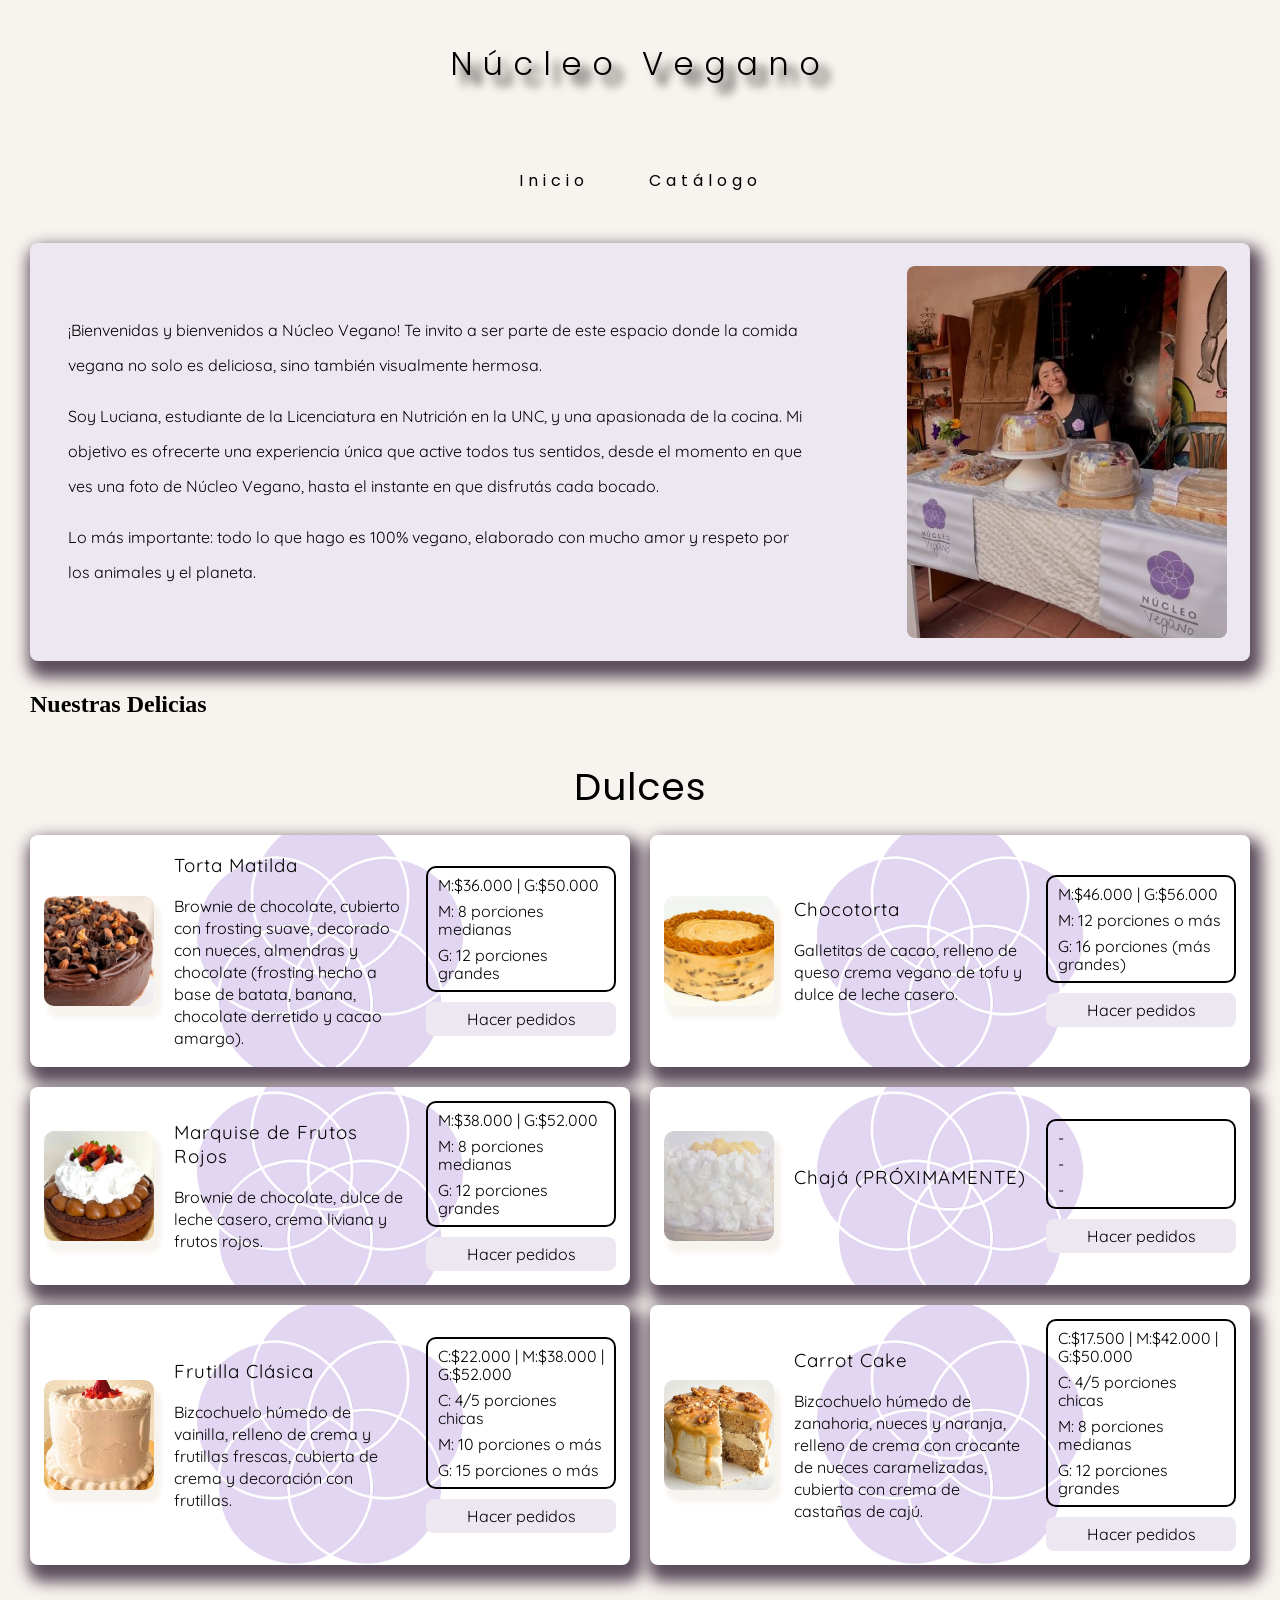
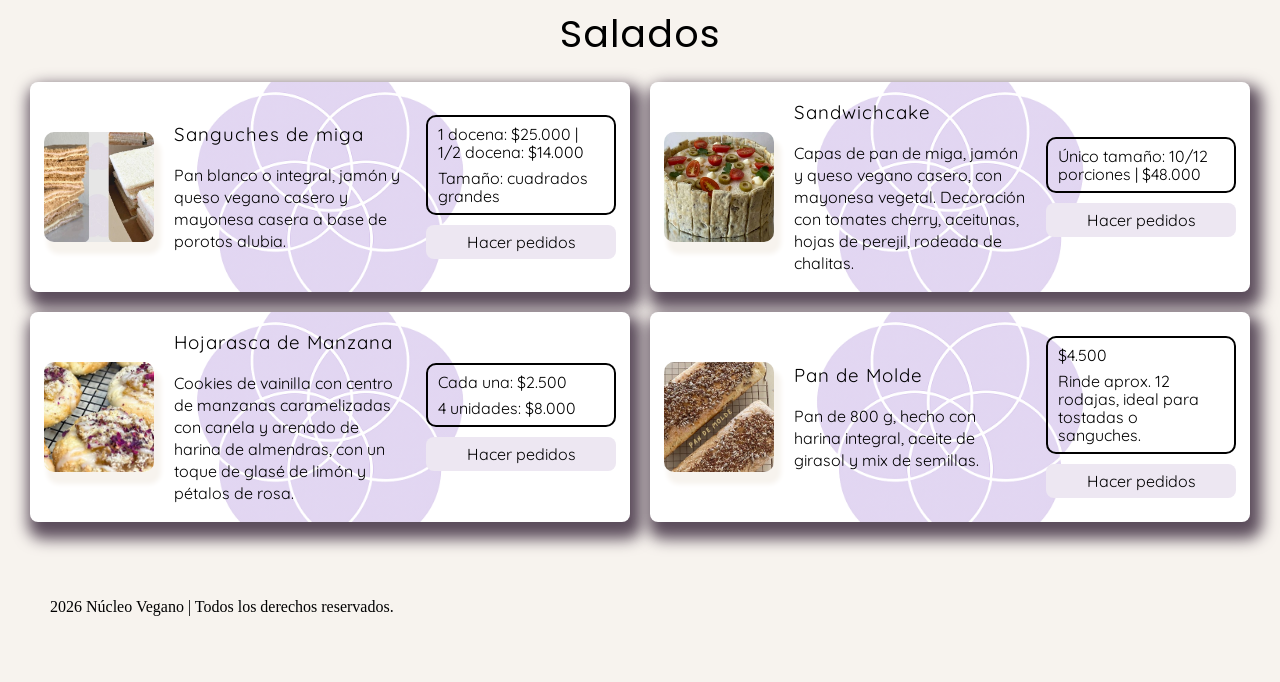
==== index.html @ f6af62c1 "NucleoVegano" ====
<!DOCTYPE html>
<html lang="es">
<head>
    <meta charset="UTF-8">
    <meta name="viewport" content="width=device-width, initial-scale=1.0">
    <title>Núcleo Vegano</title>

    <link rel="stylesheet" href="css/style.css">
    <link rel="icon" href="images/favicon.png" type="image/png">

    <link rel="preconnect" href="https://fonts.googleapis.com">
    <link rel="preconnect" href="https://fonts.gstatic.com" crossorigin>

    <link
        href="https://fonts.googleapis.com/css2?family=Poppins:wght@100;400;500&display=swap"
        rel="stylesheet"
    >
    <link
        href="https://fonts.googleapis.com/css2?family=Playfair:ital,opsz,wght@0,5..1200,300..900;1,5..1200,300..900&family=Poppins:wght@100;400;500&display=swap"
        rel="stylesheet"
    >
    <link
        href="https://fonts.googleapis.com/css2?family=Playfair:ital,opsz,wght@0,5..1200,300..900;1,5..1200,300..900&family=Poppins:wght@100;400;500&family=Quicksand:wght@300..700&display=swap"
        rel="stylesheet"
    >
</head>

<body>
    <header id="inicio">
        <h1>Núcleo Vegano</h1>

        <nav>
            <ul>
                <li><a href="#inicio">Inicio</a></li>
                <li><a href="#catalogo">Catálogo</a></li>
            </ul>
        </nav>
    </header>

    <main>
        <section class="presentacion">
            <div class="p-presentacion">
                <p>
                    ¡Bienvenidas y bienvenidos a Núcleo Vegano!
                    Te invito a ser parte de este espacio donde la comida vegana no solo es deliciosa,
                    sino también visualmente hermosa.
                </p>

                <p>
                    Soy Luciana, estudiante de la Licenciatura en Nutrición en la UNC, y una apasionada de la cocina.
                    Mi objetivo es ofrecerte una experiencia única que active todos tus sentidos, desde el momento en
                    que ves una foto de Núcleo Vegano, hasta el instante en que disfrutás cada bocado.
                </p>

                <p>
                    Lo más importante: todo lo que hago es 100% vegano, elaborado con mucho amor y respeto por los
                    animales y el planeta.
                </p>
            </div>

            <img
                src="images/presentacion.jpg"
                alt="Imagen de presentación"
                class="img-presentacion"
            >
        </section>

        <section id="catalogo">
            <h2>Nuestras Delicias</h2>

            <h3 class="subtitulos-catalogo">Dulces</h3>

            <div class="contenedor-catalogo">
                <div class="contenedor-individual">
                    <img
                        src="images/catalogo/matilda.jpg"
                        alt="Torta Matilda"
                        class="imagenes-catalogo"
                    >

                    <div class="contenedor-central">
                        <h3>Torta Matilda</h3>
                        <p class="descripcion-producto">
                            Brownie de chocolate, cubierto con frosting suave, decorado con nueces, almendras y
                            chocolate (frosting hecho a base de batata, banana, chocolate derretido y cacao amargo).
                        </p>
                    </div>

                    <div class="contenedor-derecha">
                        <div class="contenedor-precios">
                            <p>M:$36.000 | G:$50.000</p>
                            <p>M: 8 porciones medianas</p>
                            <p>G: 12 porciones grandes</p>
                        </div>

                        <a href="https://www.instagram.com/nucleovegano/" target="_blank" rel="noopener noreferrer" class="boton-links">Hacer pedidos
                        </a>
                    </div>
                </div>

                <div class="contenedor-individual">
                    <img
                        src="images/catalogo/chocotorta.jpg"
                        alt="Chocotorta"
                        class="imagenes-catalogo"
                    >

                    <div class="contenedor-central">
                        <h3>Chocotorta</h3>
                        <p class="descripcion-producto">
                            Galletitas de cacao, relleno de queso crema vegano de tofu y dulce de leche casero.
                        </p>
                    </div>

                    <div class="contenedor-derecha">
                        <div class="contenedor-precios">
                            <p>M:$46.000 | G:$56.000</p>
                            <p>M: 12 porciones o más</p>
                            <p>G: 16 porciones (más grandes)</p>
                        </div>

                        <a href="https://www.instagram.com/nucleovegano/" target="_blank" rel="noopener noreferrer" class="boton-links">Hacer pedidos
                        </a>
                    </div>
                </div>

                <div class="contenedor-individual">
                    <img
                        src="images/catalogo/marquise.jpg"
                        alt="Marquise de frutos rojos"
                        class="imagenes-catalogo"
                    >

                    <div class="contenedor-central">
                        <h3>Marquise de Frutos Rojos</h3>
                        <p class="descripcion-producto">
                            Brownie de chocolate, dulce de leche casero, crema liviana y frutos rojos.
                        </p>
                    </div>

                    <div class="contenedor-derecha">
                        <div class="contenedor-precios">
                            <p>M:$38.000 | G:$52.000</p>
                            <p>M: 8 porciones medianas</p>
                            <p>G: 12 porciones grandes</p>
                        </div>

                        <a href="https://www.instagram.com/nucleovegano/" target="_blank" rel="noopener noreferrer" class="boton-links">Hacer pedidos
                        </a>
                    </div>
                </div>

                <div class="contenedor-individual">
                    <img
                        src="images/catalogo/chaja.jpg"
                        alt="Chajá"
                        class="imagenes-catalogo"
                    >

                    <div class="contenedor-central">
                        <h3>Chajá (PRÓXIMAMENTE)</h3>
                        <p class="descripcion-producto"></p>
                    </div>

                    <div class="contenedor-derecha">
                        <div class="contenedor-precios">
                            <p>-</p>
                            <p>-</p>
                            <p>-</p>
                        </div>

                        <a href="https://www.instagram.com/nucleovegano/" target="_blank" rel="noopener noreferrer" class="boton-links">Hacer pedidos
                        </a>
                    </div>
                </div>

                <div class="contenedor-individual">
                    <img
                        src="images/catalogo/torta-frutillas.jpg"
                        alt="Torta de frutillas"
                        class="imagenes-catalogo"
                    >

                    <div class="contenedor-central">
                        <h3>Frutilla Clásica</h3>
                        <p class="descripcion-producto">
                            Bizcochuelo húmedo de vainilla, relleno de crema y frutillas frescas, cubierta de crema y
                            decoración con frutillas.
                        </p>
                    </div>

                    <div class="contenedor-derecha">
                        <div class="contenedor-precios">
                            <p>C:$22.000 | M:$38.000 | G:$52.000</p>
                            <p>C: 4/5 porciones chicas</p>
                            <p>M: 10 porciones o más</p>
                            <p>G: 15 porciones o más</p>
                        </div>

                        <a href="https://www.instagram.com/nucleovegano/" target="_blank" rel="noopener noreferrer" class="boton-links">Hacer pedidos
                        </a>
                    </div>
                </div>

                <div class="contenedor-individual">
                    <img
                        src="images/catalogo/carrot-cake.jpg"
                        alt="Carrot Cake"
                        class="imagenes-catalogo"
                    >

                    <div class="contenedor-central">
                        <h3>Carrot Cake</h3>
                        <p class="descripcion-producto">
                            Bizcochuelo húmedo de zanahoria, nueces y naranja, relleno de crema con crocante de nueces
                            caramelizadas, cubierta con crema de castañas de cajú.
                        </p>
                    </div>

                    <div class="contenedor-derecha">
                        <div class="contenedor-precios">
                            <p>C:$17.500 | M:$42.000 | G:$50.000</p>
                            <p>C: 4/5 porciones chicas</p>
                            <p>M: 8 porciones medianas</p>
                            <p>G: 12 porciones grandes</p>
                        </div>

                        <a href="https://www.instagram.com/nucleovegano/" target="_blank" rel="noopener noreferrer" class="boton-links">Hacer pedidos
                        </a>
                    </div>
                </div>
            </div>

            <h3 class="subtitulos-catalogo">Salados</h3>

            <div class="contenedor-catalogo">
                <div class="contenedor-individual">
                    <img
                        src="images/catalogo/sanguches.jpg"
                        alt="Sanguches de miga"
                        class="imagenes-catalogo"
                    >

                    <div class="contenedor-central">
                        <h3>Sanguches de miga</h3>
                        <p class="descripcion-producto">
                            Pan blanco o integral, jamón y queso vegano casero y mayonesa casera a base de porotos
                            alubia.
                        </p>
                    </div>

                    <div class="contenedor-derecha">
                        <div class="contenedor-precios">
                            <p>1 docena: $25.000 | 1/2 docena: $14.000</p>
                            <p>Tamaño: cuadrados grandes</p>
                        </div>

                        <a href="https://www.instagram.com/nucleovegano/" target="_blank" rel="noopener noreferrer" class="boton-links">Hacer pedidos
                        </a>
                    </div>
                </div>

                <div class="contenedor-individual">
                    <img
                        src="images/catalogo/sandwichcake.jpg"
                        alt="Sandwichcake"
                        class="imagenes-catalogo"
                    >

                    <div class="contenedor-central">
                        <h3>Sandwichcake</h3>
                        <p class="descripcion-producto">
                            Capas de pan de miga, jamón y queso vegano casero, con mayonesa vegetal. Decoración con
                            tomates cherry, aceitunas, hojas de perejil, rodeada de chalitas.
                        </p>
                    </div>

                    <div class="contenedor-derecha">
                        <div class="contenedor-precios">
                            <p>Único tamaño: 10/12 porciones | $48.000</p>
                        </div>

                        <a href="https://www.instagram.com/nucleovegano/" target="_blank" rel="noopener noreferrer" class="boton-links">Hacer pedidos
                        </a>
                    </div>
                </div>

                <div class="contenedor-individual">
                    <img
                        src="images/catalogo/hojarascas.jpg"
                        alt="Hojarasca de manzana"
                        class="imagenes-catalogo"
                    >

                    <div class="contenedor-central">
                        <h3>Hojarasca de Manzana</h3>
                        <p class="descripcion-producto">
                            Cookies de vainilla con centro de manzanas caramelizadas con canela y arenado de harina de
                            almendras, con un toque de glasé de limón y pétalos de rosa.
                        </p>
                    </div>

                    <div class="contenedor-derecha">
                        <div class="contenedor-precios">
                            <p>Cada una: $2.500</p>
                            <p>4 unidades: $8.000</p>
                        </div>

                        <a href="https://www.instagram.com/nucleovegano/" target="_blank" rel="noopener noreferrer" class="boton-links">Hacer pedidos
                        </a>
                    </div>
                </div>

                <div class="contenedor-individual">
                    <img
                        src="images/catalogo/pan-molde.jpg"
                        alt="Pan de molde"
                        class="imagenes-catalogo"
                    >

                    <div class="contenedor-central">
                        <h3>Pan de Molde</h3>
                        <p class="descripcion-producto">
                            Pan de 800 g, hecho con harina integral, aceite de girasol y mix de semillas.
                        </p>
                    </div>

                    <div class="contenedor-derecha">
                        <div class="contenedor-precios">
                            <p>$4.500</p>
                            <p>Rinde aprox. 12 rodajas, ideal para tostadas o sanguches.</p>
                        </div>

                        <a href="https://www.instagram.com/nucleovegano/" target="_blank" rel="noopener noreferrer" class="boton-links">Hacer pedidos</a>
                        </a>
                    </div>
                </div>
            </div>
        </section>
    </main>

    <footer>
        <p>2026 Núcleo Vegano | Todos los derechos reservados.</p>
    </footer>
</body>
</html>
---- css/style.css ----
/* =========================
   GENERALES
========================= */
html {
    scroll-behavior: smooth;
}

body {
    background-color: #F7F3EE;
    margin: 0;
    padding: 0;
}

/* =========================
   TÍTULO PRINCIPAL
========================= */
h1 {
    padding: 40px;
    margin: 0;
    text-align: center;
    font-family: "Poppins", sans-serif;
    font-weight: 300;
    font-style: normal;
    letter-spacing: 10px;
    text-shadow: 10px 10px 10px black;
    transition: 0.7s;
}

h1:hover {
    color: purple;
    transform: scale(1.1);
}

/* =========================
   NAV
========================= */
ul {
    display: flex;
    justify-content: center;
    gap: 20px;
    margin: 20px;
    padding: 0;
    list-style: none;
    letter-spacing: 5px;
    font-size: 100%;
    font-family: "Poppins", sans-serif;
    font-weight: 400;
    font-style: normal;
}

nav a {
    display: inline-block;
    padding: 20px;
    text-decoration: none;
    color: black;
    transition: 1s;
}

nav a:hover {
    color: #7850ab;
    transform: scale(1.1);
}

/* =========================
   PRESENTACIÓN
========================= */
.presentacion {
    display: flex;
    justify-content: center;
    align-items: center;
    gap: 70px;
    max-width: 100%;
    margin: 30px;
    padding: 18px;
    box-sizing: border-box;
    background-color: #EDE7F2;
    border-radius: 8px;
    box-shadow: 5px 10px 15px 7px rgb(92, 77, 92);
}

.p-presentacion {
    width: 70%;
    max-width: 100%;
    margin: 0 auto;
    padding: 20px;
    text-align: left;
    line-height: 35px;
    font-family: "Quicksand", sans-serif;
    font-optical-sizing: auto;
    font-weight: 400;
    font-style: normal;
}

.img-presentacion {
    width: 30%;
    max-width: 320px;
    margin: 5px;
    border-radius: 8px;
}

/* =========================
   CATÁLOGO
========================= */
#catalogo {
    margin: 30px;
}

.contenedor-catalogo {
    display: grid;
    grid-template-columns: repeat(2, 1fr);
    gap: 20px;
}

.contenedor-individual {
    display: flex;
    align-items: center;
    gap: 12px;
    width: 100%;
    padding: 14px;
    box-sizing: border-box;
    background-color: white;
    background-image: linear-gradient(rgba(255, 255, 255, 0.5), rgba(255, 255, 255, 0.5)),
        url(../images/logo-png.png);
    background-position: center;
    background-size: 400px;
    background-repeat: no-repeat;
    border-radius: 8px;
    box-shadow: 5px 10px 15px 7px rgb(92, 77, 92);
}

.imagenes-catalogo {
    width: 110px;
    height: 110px;
    object-fit: cover;
    flex-shrink: 0;
    border-radius: 10px;
    box-shadow: 5px 10px 5px 2px #F7F3EE;
    transition: 1s;
}

.imagenes-catalogo:hover {
    transform: scale(1.1);
}

.contenedor-central {
    display: flex;
    flex: 1;
    flex-direction: column;
    gap: 10px;
    min-width: 0;
    padding: 4px 8px;
}

.contenedor-derecha {
    display: flex;
    flex-direction: column;
    align-items: stretch;
    gap: 10px;
    width: 190px;
    min-width: 190px;
    flex-shrink: 0;
    font-family: "Quicksand", sans-serif;
    font-optical-sizing: auto;
    font-weight: 400;
    font-style: normal;
    line-height: 18px;
}

.contenedor-precios {
    margin: 0;
    padding: 8px 10px;
    border: 2px solid black;
    border-radius: 10px;
}

.contenedor-precios p {
    margin: 0 0 8px 0;
}

.contenedor-precios p:last-child {
    margin-bottom: 0;
}

h3 {
    margin: 0 0 8px 0;
    text-align: start;
    color: black;
    font-family: "Quicksand", sans-serif;
    font-optical-sizing: auto;
    font-weight: 400;
    font-style: normal;
    letter-spacing: 1px;
}

.descripcion-producto {
    margin: 0;
    font-family: "Quicksand", sans-serif;
    font-optical-sizing: auto;
    font-weight: 400;
    font-style: normal;
    line-height: 22px;
}

.boton-links {
    display: block;
    width: 100%;
    margin: 0;
    padding: 8px 12px;
    box-sizing: border-box;
    text-align: center;
    text-decoration: none;
    color: black;
    background-color: #EDE7F2;
    border-radius: 8px;
    transition: 0.5s;
}

.boton-links:hover {
    background-color: #7850ab;
    color: white;
    transform: translateY(-3px);
}

.subtitulos-catalogo {
    margin: 40px 0 20px 0;
    text-align: center;
    font-size: 38px;
    font-family: "Poppins", sans-serif;
    font-weight: 400;
    font-style: normal;
    transition: 1s;
}

.subtitulos-catalogo:hover{
    color: #7850ab;
    transform: scale(1.1);
}

/* =========================
   FOOTER
========================= */
footer {
    margin: 20px;
    padding: 30px;
}

/* =========================
   RESPONSIVE
========================= */
@media (max-width: 900px) {
    .contenedor-catalogo {
        grid-template-columns: 1fr;
    }

    .contenedor-individual {
        flex-direction: column;
        align-items: center;
        text-align: center;
    }

    .contenedor-central {
        align-items: center;
    }

    .contenedor-derecha {
        width: 100%;
        min-width: unset;
    }

    .presentacion {
        flex-direction: column;
        gap: 30px;
    }

    .p-presentacion,
    .img-presentacion {
        width: 100%;
    }

    .img-presentacion {
        max-width: 400px;
    }
}
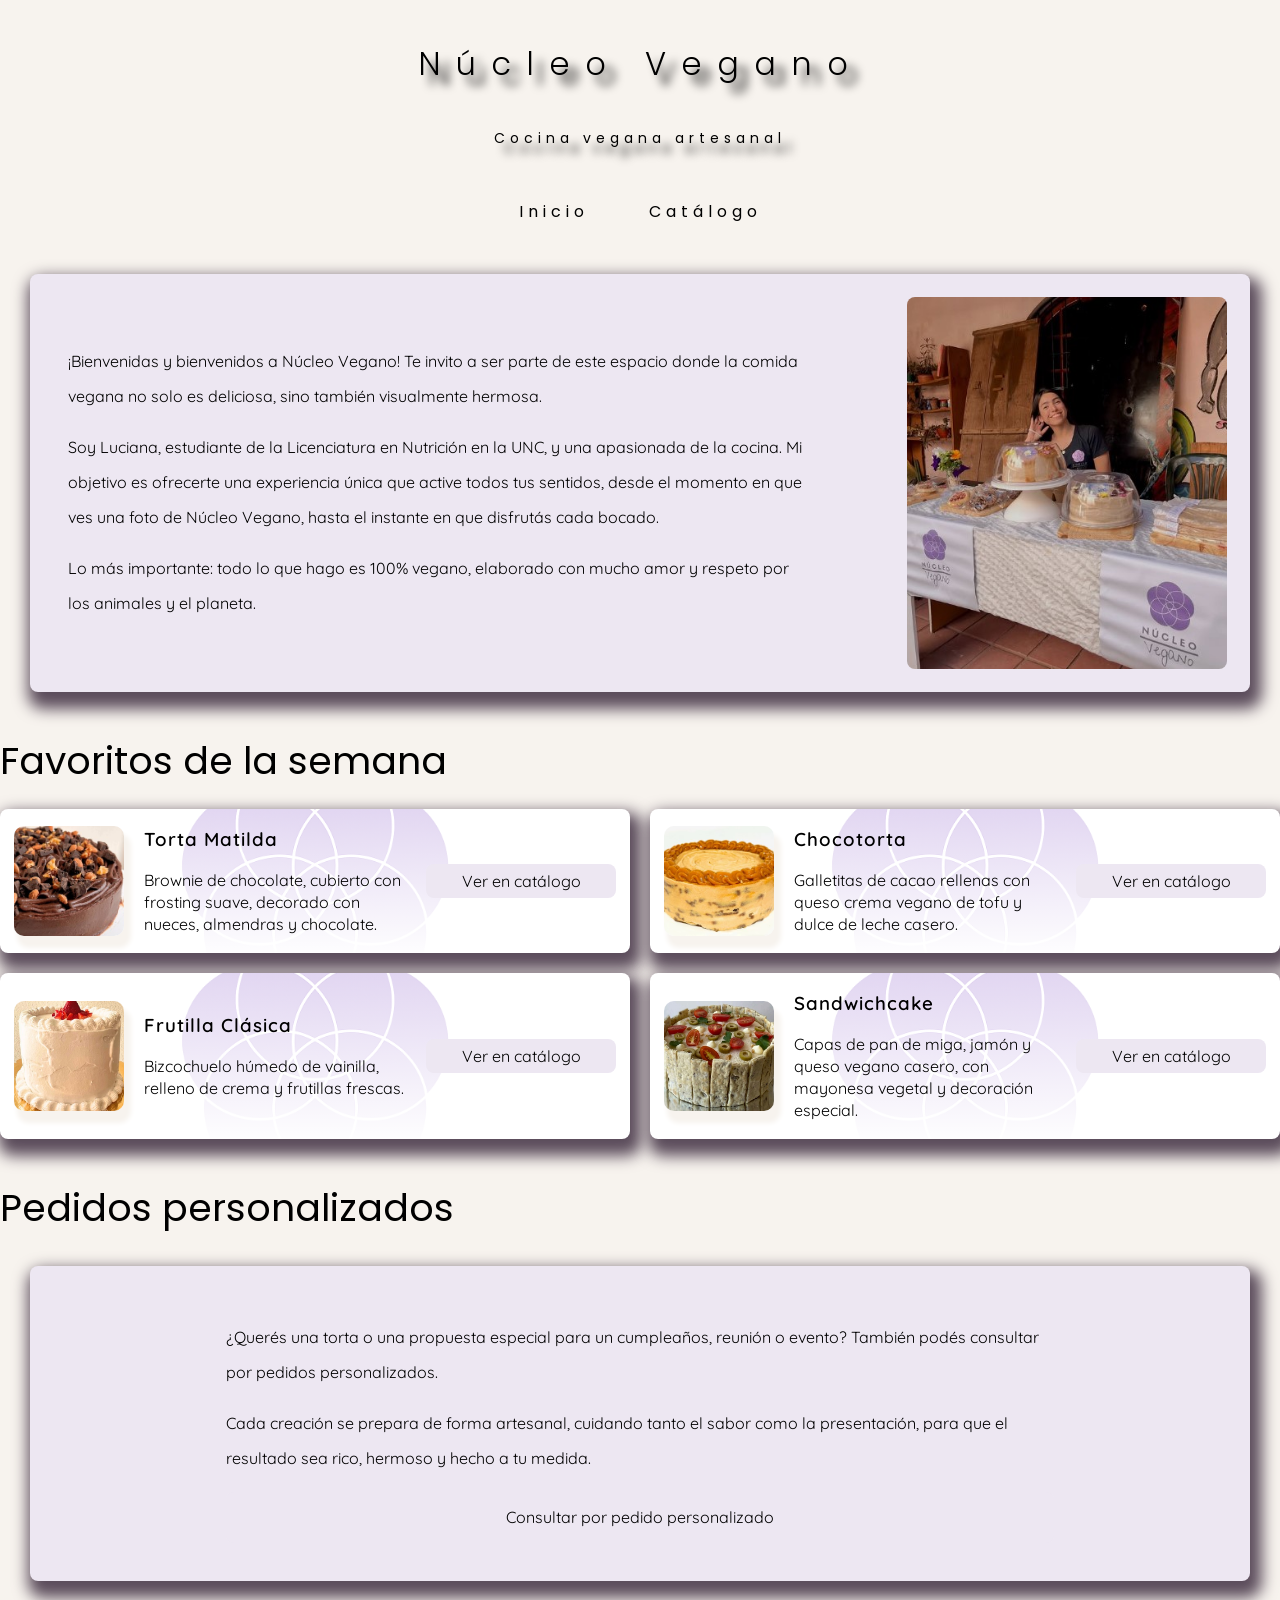
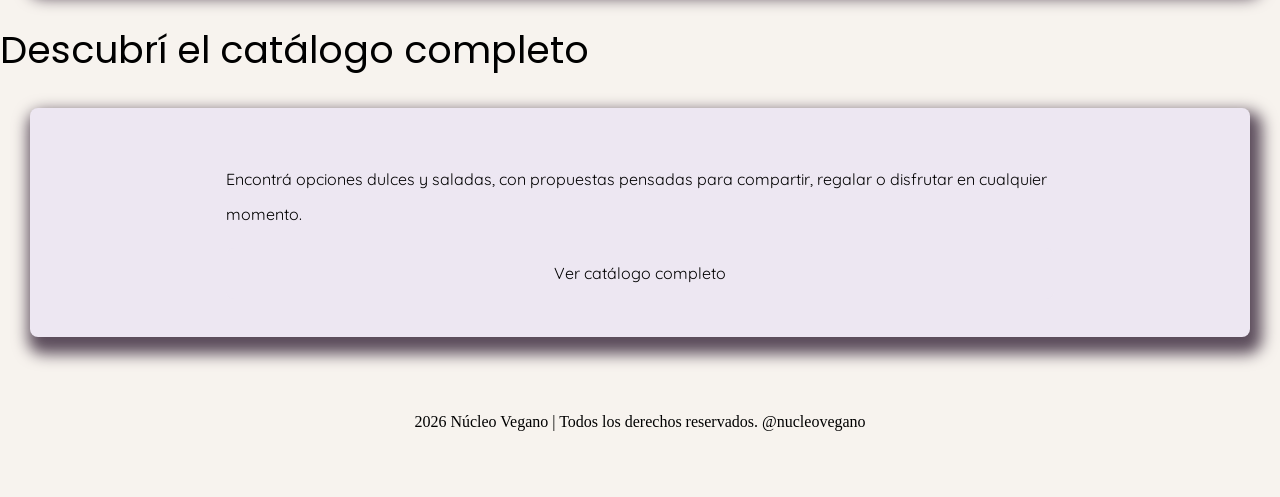
==== commit 4980e4d2: "Agrego pagina de inicio y catalogo separado" ====
--- a/index.html
+++ b/index.html
@@ -3,36 +3,30 @@
 <head>
     <meta charset="UTF-8">
     <meta name="viewport" content="width=device-width, initial-scale=1.0">
-    <title>Núcleo Vegano</title>
+    <title>Núcleo Vegano | Inicio</title>
 
     <link rel="stylesheet" href="css/style.css">
     <link rel="icon" href="images/favicon.png" type="image/png">
 
     <link rel="preconnect" href="https://fonts.googleapis.com">
     <link rel="preconnect" href="https://fonts.gstatic.com" crossorigin>
-
     <link
-        href="https://fonts.googleapis.com/css2?family=Poppins:wght@100;400;500&display=swap"
-        rel="stylesheet"
-    >
-    <link
-        href="https://fonts.googleapis.com/css2?family=Playfair:ital,opsz,wght@0,5..1200,300..900;1,5..1200,300..900&family=Poppins:wght@100;400;500&display=swap"
-        rel="stylesheet"
-    >
-    <link
-        href="https://fonts.googleapis.com/css2?family=Playfair:ital,opsz,wght@0,5..1200,300..900;1,5..1200,300..900&family=Poppins:wght@100;400;500&family=Quicksand:wght@300..700&display=swap"
+        href="https://fonts.googleapis.com/css2?family=Poppins:wght@100;400;500&family=Playfair:ital,opsz,wght@0,5..1200,300..900;1,5..1200,300..900&family=Quicksand:wght@300..700&display=swap"
         rel="stylesheet"
     >
 </head>
 
 <body>
     <header id="inicio">
-        <h1>Núcleo Vegano</h1>
+        <div>
+            <h1>Núcleo Vegano</h1>
+            <h2 class="subtitulo-inicio">Cocina vegana artesanal</h2>
+        </div>
 
         <nav>
             <ul>
-                <li><a href="#inicio">Inicio</a></li>
-                <li><a href="#catalogo">Catálogo</a></li>
+                <li><a href="index.html">Inicio</a></li>
+                <li><a href="catalogo.html">Catálogo</a></li>
             </ul>
         </nav>
     </header>
@@ -65,10 +59,8 @@
             >
         </section>
 
-        <section id="catalogo">
-            <h2>Nuestras Delicias</h2>
-
-            <h3 class="subtitulos-catalogo">Dulces</h3>
+        <section class="seccion-home">
+            <h2>Favoritos de la semana</h2>
 
             <div class="contenedor-catalogo">
                 <div class="contenedor-individual">
@@ -82,19 +74,12 @@
                         <h3>Torta Matilda</h3>
                         <p class="descripcion-producto">
                             Brownie de chocolate, cubierto con frosting suave, decorado con nueces, almendras y
-                            chocolate (frosting hecho a base de batata, banana, chocolate derretido y cacao amargo).
+                            chocolate.
                         </p>
                     </div>
 
                     <div class="contenedor-derecha">
-                        <div class="contenedor-precios">
-                            <p>M:$36.000 | G:$50.000</p>
-                            <p>M: 8 porciones medianas</p>
-                            <p>G: 12 porciones grandes</p>
-                        </div>
-
-                        <a href="https://www.instagram.com/nucleovegano/" target="_blank" rel="noopener noreferrer" class="boton-links">Hacer pedidos
-                        </a>
+                        <a href="catalogo.html" class="boton-links">Ver en catálogo</a>
                     </div>
                 </div>
 
@@ -108,155 +93,31 @@
                     <div class="contenedor-central">
                         <h3>Chocotorta</h3>
                         <p class="descripcion-producto">
-                            Galletitas de cacao, relleno de queso crema vegano de tofu y dulce de leche casero.
+                            Galletitas de cacao rellenas con queso crema vegano de tofu y dulce de leche casero.
                         </p>
                     </div>
 
                     <div class="contenedor-derecha">
-                        <div class="contenedor-precios">
-                            <p>M:$46.000 | G:$56.000</p>
-                            <p>M: 12 porciones o más</p>
-                            <p>G: 16 porciones (más grandes)</p>
-                        </div>
-
-                        <a href="https://www.instagram.com/nucleovegano/" target="_blank" rel="noopener noreferrer" class="boton-links">Hacer pedidos
-                        </a>
-                    </div>
-                </div>
-
-                <div class="contenedor-individual">
-                    <img
-                        src="images/catalogo/marquise.jpg"
-                        alt="Marquise de frutos rojos"
-                        class="imagenes-catalogo"
-                    >
-
-                    <div class="contenedor-central">
-                        <h3>Marquise de Frutos Rojos</h3>
-                        <p class="descripcion-producto">
-                            Brownie de chocolate, dulce de leche casero, crema liviana y frutos rojos.
-                        </p>
-                    </div>
-
-                    <div class="contenedor-derecha">
-                        <div class="contenedor-precios">
-                            <p>M:$38.000 | G:$52.000</p>
-                            <p>M: 8 porciones medianas</p>
-                            <p>G: 12 porciones grandes</p>
-                        </div>
-
-                        <a href="https://www.instagram.com/nucleovegano/" target="_blank" rel="noopener noreferrer" class="boton-links">Hacer pedidos
-                        </a>
-                    </div>
-                </div>
-
-                <div class="contenedor-individual">
-                    <img
-                        src="images/catalogo/chaja.jpg"
-                        alt="Chajá"
-                        class="imagenes-catalogo"
-                    >
-
-                    <div class="contenedor-central">
-                        <h3>Chajá (PRÓXIMAMENTE)</h3>
-                        <p class="descripcion-producto"></p>
-                    </div>
-
-                    <div class="contenedor-derecha">
-                        <div class="contenedor-precios">
-                            <p>-</p>
-                            <p>-</p>
-                            <p>-</p>
-                        </div>
-
-                        <a href="https://www.instagram.com/nucleovegano/" target="_blank" rel="noopener noreferrer" class="boton-links">Hacer pedidos
-                        </a>
+                        <a href="catalogo.html" class="boton-links">Ver en catálogo</a>
                     </div>
                 </div>
 
                 <div class="contenedor-individual">
                     <img
                         src="images/catalogo/torta-frutillas.jpg"
-                        alt="Torta de frutillas"
+                        alt="Frutilla Clásica"
                         class="imagenes-catalogo"
                     >
 
                     <div class="contenedor-central">
                         <h3>Frutilla Clásica</h3>
                         <p class="descripcion-producto">
-                            Bizcochuelo húmedo de vainilla, relleno de crema y frutillas frescas, cubierta de crema y
-                            decoración con frutillas.
+                            Bizcochuelo húmedo de vainilla, relleno de crema y frutillas frescas.
                         </p>
                     </div>
 
                     <div class="contenedor-derecha">
-                        <div class="contenedor-precios">
-                            <p>C:$22.000 | M:$38.000 | G:$52.000</p>
-                            <p>C: 4/5 porciones chicas</p>
-                            <p>M: 10 porciones o más</p>
-                            <p>G: 15 porciones o más</p>
-                        </div>
-
-                        <a href="https://www.instagram.com/nucleovegano/" target="_blank" rel="noopener noreferrer" class="boton-links">Hacer pedidos
-                        </a>
-                    </div>
-                </div>
-
-                <div class="contenedor-individual">
-                    <img
-                        src="images/catalogo/carrot-cake.jpg"
-                        alt="Carrot Cake"
-                        class="imagenes-catalogo"
-                    >
-
-                    <div class="contenedor-central">
-                        <h3>Carrot Cake</h3>
-                        <p class="descripcion-producto">
-                            Bizcochuelo húmedo de zanahoria, nueces y naranja, relleno de crema con crocante de nueces
-                            caramelizadas, cubierta con crema de castañas de cajú.
-                        </p>
-                    </div>
-
-                    <div class="contenedor-derecha">
-                        <div class="contenedor-precios">
-                            <p>C:$17.500 | M:$42.000 | G:$50.000</p>
-                            <p>C: 4/5 porciones chicas</p>
-                            <p>M: 8 porciones medianas</p>
-                            <p>G: 12 porciones grandes</p>
-                        </div>
-
-                        <a href="https://www.instagram.com/nucleovegano/" target="_blank" rel="noopener noreferrer" class="boton-links">Hacer pedidos
-                        </a>
-                    </div>
-                </div>
-            </div>
-
-            <h3 class="subtitulos-catalogo">Salados</h3>
-
-            <div class="contenedor-catalogo">
-                <div class="contenedor-individual">
-                    <img
-                        src="images/catalogo/sanguches.jpg"
-                        alt="Sanguches de miga"
-                        class="imagenes-catalogo"
-                    >
-
-                    <div class="contenedor-central">
-                        <h3>Sanguches de miga</h3>
-                        <p class="descripcion-producto">
-                            Pan blanco o integral, jamón y queso vegano casero y mayonesa casera a base de porotos
-                            alubia.
-                        </p>
-                    </div>
-
-                    <div class="contenedor-derecha">
-                        <div class="contenedor-precios">
-                            <p>1 docena: $25.000 | 1/2 docena: $14.000</p>
-                            <p>Tamaño: cuadrados grandes</p>
-                        </div>
-
-                        <a href="https://www.instagram.com/nucleovegano/" target="_blank" rel="noopener noreferrer" class="boton-links">Hacer pedidos
-                        </a>
+                        <a href="catalogo.html" class="boton-links">Ver en catálogo</a>
                     </div>
                 </div>
 
@@ -270,77 +131,60 @@
                     <div class="contenedor-central">
                         <h3>Sandwichcake</h3>
                         <p class="descripcion-producto">
-                            Capas de pan de miga, jamón y queso vegano casero, con mayonesa vegetal. Decoración con
-                            tomates cherry, aceitunas, hojas de perejil, rodeada de chalitas.
+                            Capas de pan de miga, jamón y queso vegano casero, con mayonesa vegetal y decoración especial.
                         </p>
                     </div>
 
                     <div class="contenedor-derecha">
-                        <div class="contenedor-precios">
-                            <p>Único tamaño: 10/12 porciones | $48.000</p>
-                        </div>
-
-                        <a href="https://www.instagram.com/nucleovegano/" target="_blank" rel="noopener noreferrer" class="boton-links">Hacer pedidos
-                        </a>
+                        <a href="catalogo.html" class="boton-links">Ver en catálogo</a>
                     </div>
                 </div>
+            </div>
+        </section>
 
-                <div class="contenedor-individual">
-                    <img
-                        src="images/catalogo/hojarascas.jpg"
-                        alt="Hojarasca de manzana"
-                        class="imagenes-catalogo"
+        <section class="seccion-home">
+            <h2>Pedidos personalizados</h2>
+            <div class="presentacion">
+                <div class="p-presentacion">
+                    <p>
+                        ¿Querés una torta o una propuesta especial para un cumpleaños, reunión o evento?
+                        También podés consultar por pedidos personalizados.
+                    </p>
+
+                    <p>
+                        Cada creación se prepara de forma artesanal, cuidando tanto el sabor como la presentación,
+                        para que el resultado sea rico, hermoso y hecho a tu medida.
+                    </p>
+
+                    <a
+                        href="https://www.instagram.com/nucleovegano/"
+                        target="_blank"
+                        rel="noopener noreferrer"
+                        class="boton-links"
                     >
+                        Consultar por pedido personalizado
+                    </a>
+                </div>
+            </div>
+        </section>
 
-                    <div class="contenedor-central">
-                        <h3>Hojarasca de Manzana</h3>
-                        <p class="descripcion-producto">
-                            Cookies de vainilla con centro de manzanas caramelizadas con canela y arenado de harina de
-                            almendras, con un toque de glasé de limón y pétalos de rosa.
-                        </p>
-                    </div>
+        <section class="seccion-home">
+            <h2>Descubrí el catálogo completo</h2>
+            <div class="presentacion">
+                <div class="p-presentacion">
+                    <p>
+                        Encontrá opciones dulces y saladas, con propuestas pensadas para compartir, regalar
+                        o disfrutar en cualquier momento.
+                    </p>
 
-                    <div class="contenedor-derecha">
-                        <div class="contenedor-precios">
-                            <p>Cada una: $2.500</p>
-                            <p>4 unidades: $8.000</p>
-                        </div>
-
-                        <a href="https://www.instagram.com/nucleovegano/" target="_blank" rel="noopener noreferrer" class="boton-links">Hacer pedidos
-                        </a>
-                    </div>
-                </div>
-
-                <div class="contenedor-individual">
-                    <img
-                        src="images/catalogo/pan-molde.jpg"
-                        alt="Pan de molde"
-                        class="imagenes-catalogo"
-                    >
-
-                    <div class="contenedor-central">
-                        <h3>Pan de Molde</h3>
-                        <p class="descripcion-producto">
-                            Pan de 800 g, hecho con harina integral, aceite de girasol y mix de semillas.
-                        </p>
-                    </div>
-
-                    <div class="contenedor-derecha">
-                        <div class="contenedor-precios">
-                            <p>$4.500</p>
-                            <p>Rinde aprox. 12 rodajas, ideal para tostadas o sanguches.</p>
-                        </div>
-
-                        <a href="https://www.instagram.com/nucleovegano/" target="_blank" rel="noopener noreferrer" class="boton-links">Hacer pedidos</a>
-                        </a>
-                    </div>
+                    <a href="catalogo.html" class="boton-links">Ver catálogo completo</a>
                 </div>
             </div>
         </section>
     </main>
 
     <footer>
-        <p>2026 Núcleo Vegano | Todos los derechos reservados.</p>
+        <p>2026 Núcleo Vegano | Todos los derechos reservados. @nucleovegano</p>
     </footer>
 </body>
 </html>
--- a/css/style.css
+++ b/css/style.css
@@ -10,6 +10,19 @@
     margin: 0;
     padding: 0;
 }
+h2 {
+    margin: 40px 0 20px 0;
+    font-size: 38px;
+    font-family: "Poppins", sans-serif;
+    font-weight: 400;
+    font-style: normal;
+    transition: color 0.4s ease, letter-spacing 0.4s ease;
+}
+
+h2:hover {
+    color: #7850ab;
+    letter-spacing: 2px;
+}
 
 /* =========================
    TÍTULO PRINCIPAL
@@ -21,7 +34,7 @@
     font-family: "Poppins", sans-serif;
     font-weight: 300;
     font-style: normal;
-    letter-spacing: 10px;
+    letter-spacing: 15px;
     text-shadow: 10px 10px 10px black;
     transition: 0.7s;
 }
@@ -30,7 +43,22 @@
     color: purple;
     transform: scale(1.1);
 }
-
+.subtitulo-inicio{
+    padding: 0 0 10px 0 ;
+    margin: 0;
+    text-align: center;
+    font-family: "Poppins", sans-serif;
+    font-weight: 400;
+    font-style: normal;
+    letter-spacing: 5px;
+    text-shadow: 10px 10px 10px black;
+    transition: 0.7s;
+    font-size: 14px;
+}
+.subtitulo-inicio:hover {
+    color: purple;
+    transform: scale(1.1);
+}
 /* =========================
    NAV
 ========================= */
@@ -53,12 +81,12 @@
     padding: 20px;
     text-decoration: none;
     color: black;
-    transition: 1s;
+    transition: color 0.4s ease, letter-spacing 0.4s ease;
 }
 
 nav a:hover {
     color: #7850ab;
-    transform: scale(1.1);
+    letter-spacing: 2px;
 }
 
 /* =========================
@@ -119,7 +147,10 @@
     padding: 14px;
     box-sizing: border-box;
     background-color: white;
-    background-image: linear-gradient(rgba(255, 255, 255, 0.5), rgba(255, 255, 255, 0.5)),
+    background-image: linear-gradient(
+            rgba(255, 255, 255, 0.5),
+            rgba(255, 255, 255, 0.98)
+        ),
         url(../images/logo-png.png);
     background-position: center;
     background-size: 400px;
@@ -187,7 +218,7 @@
     color: black;
     font-family: "Quicksand", sans-serif;
     font-optical-sizing: auto;
-    font-weight: 400;
+    font-weight: 600;
     font-style: normal;
     letter-spacing: 1px;
 }
@@ -231,7 +262,7 @@
     transition: 1s;
 }
 
-.subtitulos-catalogo:hover{
+.subtitulos-catalogo:hover {
     color: #7850ab;
     transform: scale(1.1);
 }
@@ -242,6 +273,7 @@
 footer {
     margin: 20px;
     padding: 30px;
+    text-align: center;
 }
 
 /* =========================
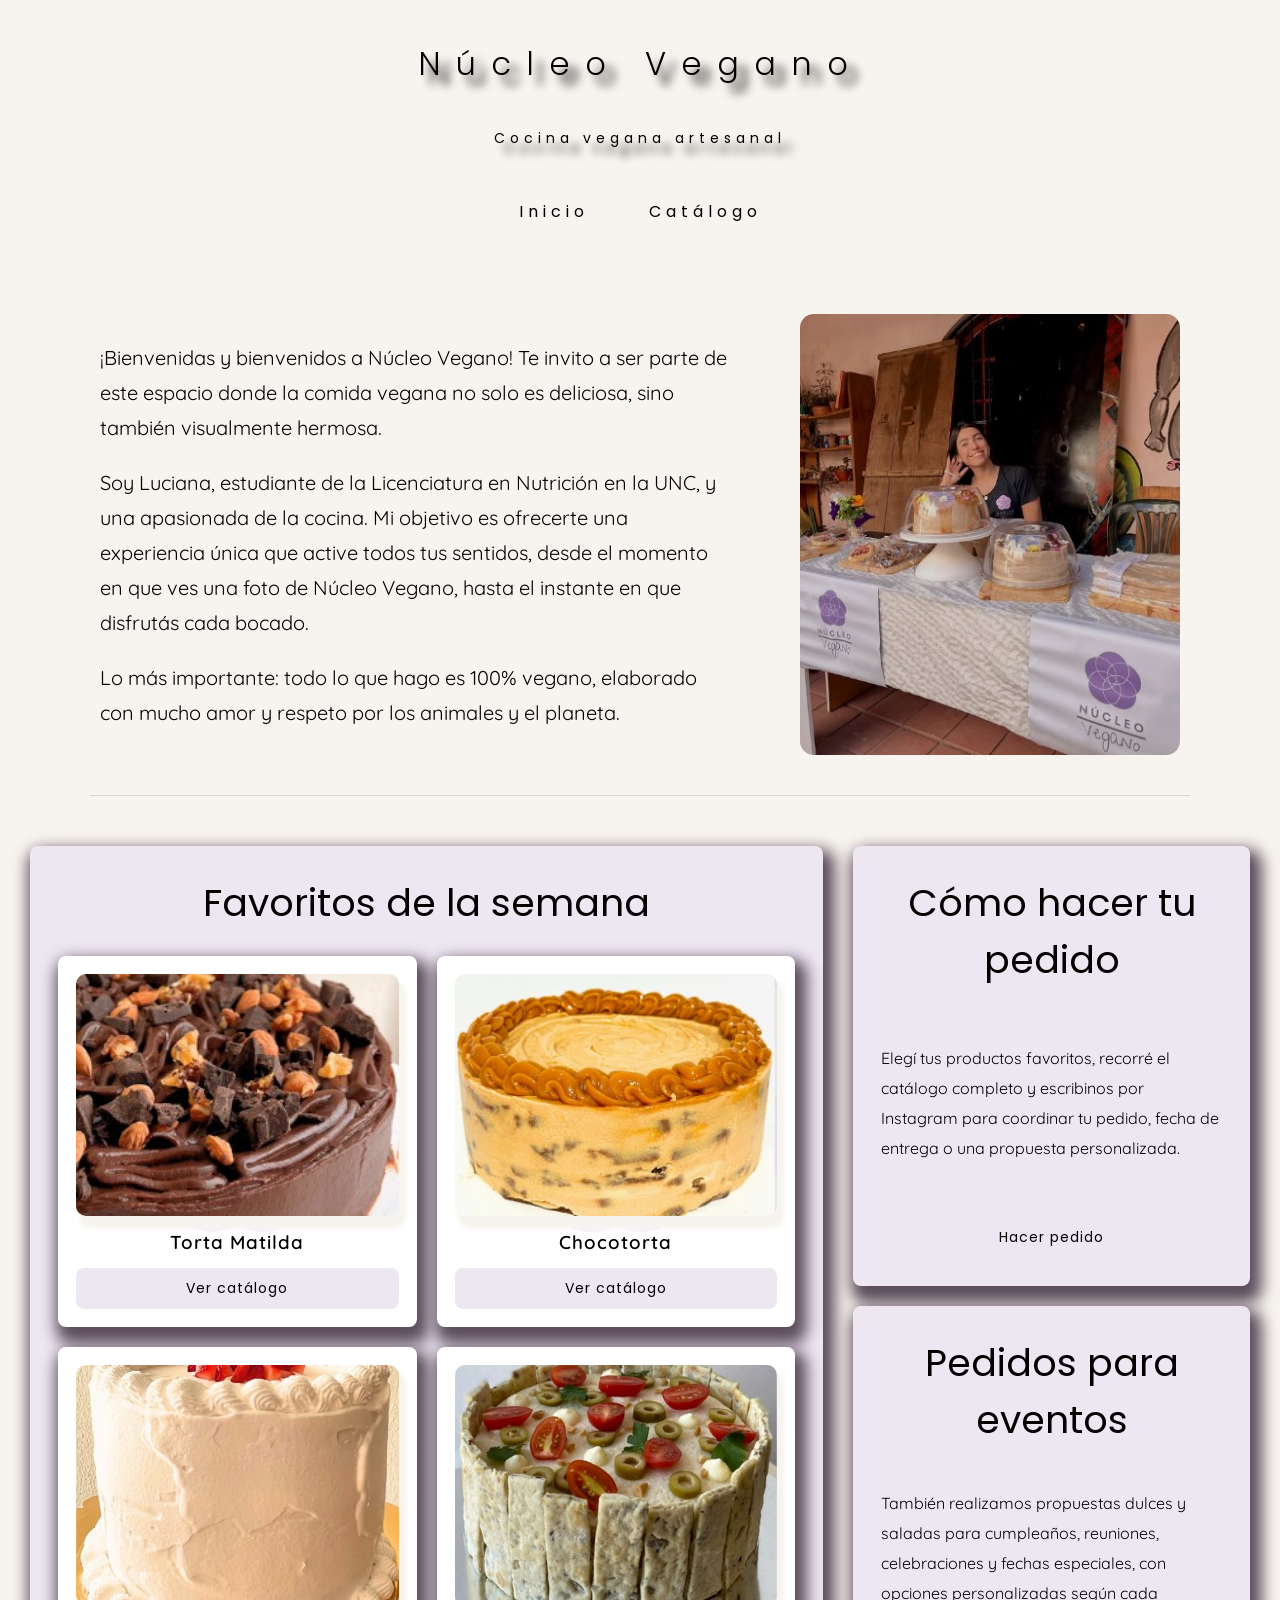
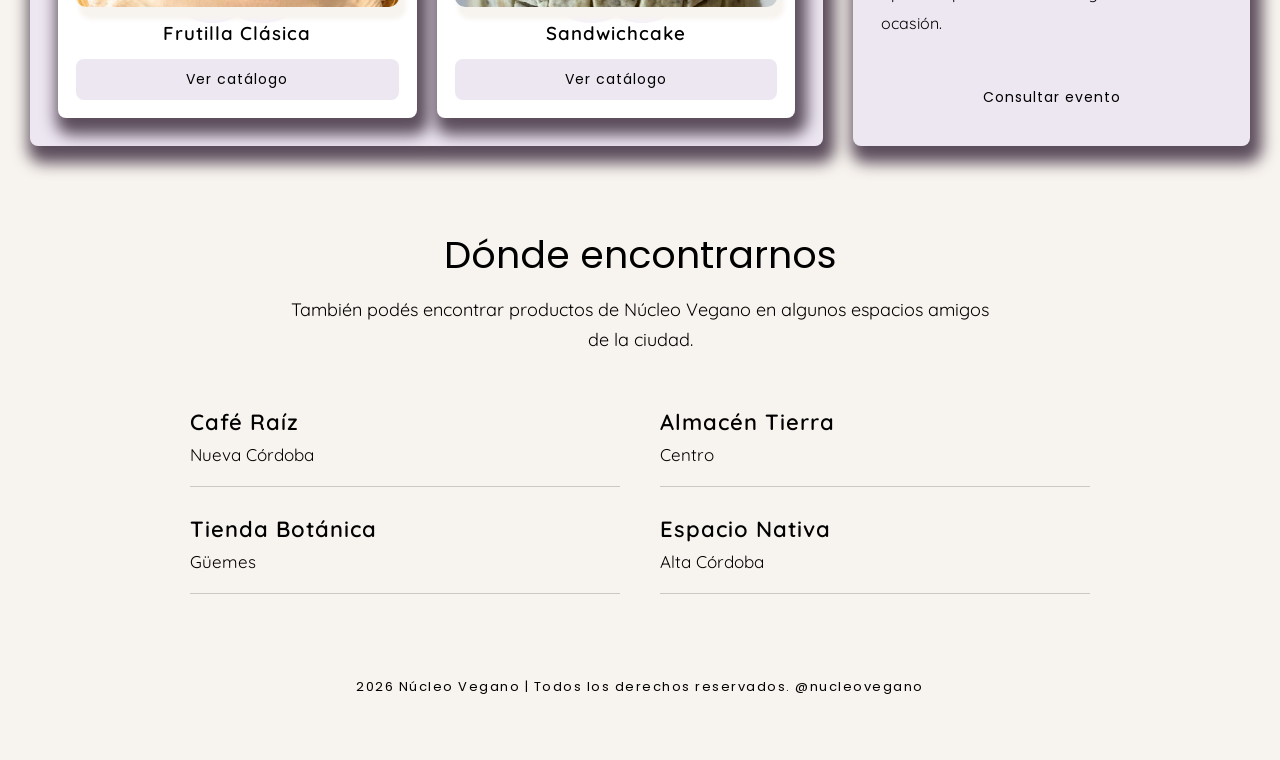
==== commit 2ed0f65b: "Actualizo home de Núcleo Vegano" ====
--- a/index.html
+++ b/index.html
@@ -59,128 +59,99 @@
             >
         </section>
 
-        <section class="seccion-home">
-            <h2>Favoritos de la semana</h2>
+<section class="favoritos-home">
+    <div class="bloque-favoritos">
+        <h2 class="titulo-favoritos">Favoritos de la semana</h2>
 
-            <div class="contenedor-catalogo">
-                <div class="contenedor-individual">
-                    <img
-                        src="images/catalogo/matilda.jpg"
-                        alt="Torta Matilda"
-                        class="imagenes-catalogo"
-                    >
+        <div class="favoritos-grid">
+            <article class="favorito-card">
+                <img src="images/catalogo/matilda.jpg" alt="Torta Matilda">
+                <h3>Torta Matilda</h3>
+                <a href="catalogo.html" class="boton-links">Ver catálogo</a>
+            </article>
 
-                    <div class="contenedor-central">
-                        <h3>Torta Matilda</h3>
-                        <p class="descripcion-producto">
-                            Brownie de chocolate, cubierto con frosting suave, decorado con nueces, almendras y
-                            chocolate.
-                        </p>
-                    </div>
+            <article class="favorito-card">
+                <img src="images/catalogo/chocotorta.jpg" alt="Chocotorta">
+                <h3>Chocotorta</h3>
+                <a href="catalogo.html" class="boton-links">Ver catálogo</a>
+            </article>
 
-                    <div class="contenedor-derecha">
-                        <a href="catalogo.html" class="boton-links">Ver en catálogo</a>
-                    </div>
-                </div>
+            <article class="favorito-card">
+                <img src="images/catalogo/torta-frutillas.jpg" alt="Frutilla Clásica">
+                <h3>Frutilla Clásica</h3>
+                <a href="catalogo.html" class="boton-links">Ver catálogo</a>
+            </article>
 
-                <div class="contenedor-individual">
-                    <img
-                        src="images/catalogo/chocotorta.jpg"
-                        alt="Chocotorta"
-                        class="imagenes-catalogo"
-                    >
+            <article class="favorito-card">
+                <img src="images/catalogo/sandwichcake.jpg" alt="Sandwichcake">
+                <h3>Sandwichcake</h3>
+                <a href="catalogo.html" class="boton-links">Ver catálogo</a>
+            </article>
+        </div>
+    </div>
 
-                    <div class="contenedor-central">
-                        <h3>Chocotorta</h3>
-                        <p class="descripcion-producto">
-                            Galletitas de cacao rellenas con queso crema vegano de tofu y dulce de leche casero.
-                        </p>
-                    </div>
+    <div class="columna-info">
+        <div class="info-pedidos">
+            <h2>Cómo hacer tu pedido</h2>
+            <p>
+                Elegí tus productos favoritos, recorré el catálogo completo y escribinos por Instagram
+                para coordinar tu pedido, fecha de entrega o una propuesta personalizada.
+            </p>
+            <a
+                href="https://www.instagram.com/nucleovegano/"
+                target="_blank"
+                rel="noopener noreferrer"
+                class="boton-links"
+            >
+                Hacer pedido
+            </a>
+        </div>
 
-                    <div class="contenedor-derecha">
-                        <a href="catalogo.html" class="boton-links">Ver en catálogo</a>
-                    </div>
-                </div>
+        <div class="info-eventos">
+            <h2>Pedidos para eventos</h2>
+            <p>
+                También realizamos propuestas dulces y saladas para cumpleaños, reuniones, celebraciones
+                y fechas especiales, con opciones personalizadas según cada ocasión.
+            </p>
+            <a
+                href="https://www.instagram.com/nucleovegano/"
+                target="_blank"
+                rel="noopener noreferrer"
+                class="boton-links"
+            >
+                Consultar evento
+            </a>
+        </div>
+    </div>
+</section>
+<section class="donde-encontrarnos">
+    <h2>Dónde encontrarnos</h2>
+    <p class="intro-locales">
+        También podés encontrar productos de Núcleo Vegano en algunos espacios amigos de la ciudad.
+    </p>
 
-                <div class="contenedor-individual">
-                    <img
-                        src="images/catalogo/torta-frutillas.jpg"
-                        alt="Frutilla Clásica"
-                        class="imagenes-catalogo"
-                    >
+    <div class="lista-locales">
+        <article class="item-local">
+            <h3>Café Raíz</h3>
+            <p>Nueva Córdoba</p>
+        </article>
 
-                    <div class="contenedor-central">
-                        <h3>Frutilla Clásica</h3>
-                        <p class="descripcion-producto">
-                            Bizcochuelo húmedo de vainilla, relleno de crema y frutillas frescas.
-                        </p>
-                    </div>
+        <article class="item-local">
+            <h3>Almacén Tierra</h3>
+            <p>Centro</p>
+        </article>
 
-                    <div class="contenedor-derecha">
-                        <a href="catalogo.html" class="boton-links">Ver en catálogo</a>
-                    </div>
-                </div>
+        <article class="item-local">
+            <h3>Tienda Botánica</h3>
+            <p>Güemes</p>
+        </article>
 
-                <div class="contenedor-individual">
-                    <img
-                        src="images/catalogo/sandwichcake.jpg"
-                        alt="Sandwichcake"
-                        class="imagenes-catalogo"
-                    >
-
-                    <div class="contenedor-central">
-                        <h3>Sandwichcake</h3>
-                        <p class="descripcion-producto">
-                            Capas de pan de miga, jamón y queso vegano casero, con mayonesa vegetal y decoración especial.
-                        </p>
-                    </div>
-
-                    <div class="contenedor-derecha">
-                        <a href="catalogo.html" class="boton-links">Ver en catálogo</a>
-                    </div>
-                </div>
-            </div>
-        </section>
-
-        <section class="seccion-home">
-            <h2>Pedidos personalizados</h2>
-            <div class="presentacion">
-                <div class="p-presentacion">
-                    <p>
-                        ¿Querés una torta o una propuesta especial para un cumpleaños, reunión o evento?
-                        También podés consultar por pedidos personalizados.
-                    </p>
-
-                    <p>
-                        Cada creación se prepara de forma artesanal, cuidando tanto el sabor como la presentación,
-                        para que el resultado sea rico, hermoso y hecho a tu medida.
-                    </p>
-
-                    <a
-                        href="https://www.instagram.com/nucleovegano/"
-                        target="_blank"
-                        rel="noopener noreferrer"
-                        class="boton-links"
-                    >
-                        Consultar por pedido personalizado
-                    </a>
-                </div>
-            </div>
-        </section>
-
-        <section class="seccion-home">
-            <h2>Descubrí el catálogo completo</h2>
-            <div class="presentacion">
-                <div class="p-presentacion">
-                    <p>
-                        Encontrá opciones dulces y saladas, con propuestas pensadas para compartir, regalar
-                        o disfrutar en cualquier momento.
-                    </p>
-
-                    <a href="catalogo.html" class="boton-links">Ver catálogo completo</a>
-                </div>
-            </div>
-        </section>
+        <article class="item-local">
+            <h3>Espacio Nativa</h3>
+            <p>Alta Córdoba</p>
+        </article>
+    </div>
+</section>
     </main>
 
     <footer>
--- a/css/style.css
+++ b/css/style.css
@@ -10,6 +10,7 @@
     margin: 0;
     padding: 0;
 }
+
 h2 {
     margin: 40px 0 20px 0;
     font-size: 38px;
@@ -43,8 +44,9 @@
     color: purple;
     transform: scale(1.1);
 }
-.subtitulo-inicio{
-    padding: 0 0 10px 0 ;
+
+.subtitulo-inicio {
+    padding: 0 0 10px 0;
     margin: 0;
     text-align: center;
     font-family: "Poppins", sans-serif;
@@ -55,10 +57,12 @@
     transition: 0.7s;
     font-size: 14px;
 }
+
 .subtitulo-inicio:hover {
     color: purple;
     transform: scale(1.1);
 }
+
 /* =========================
    NAV
 ========================= */
@@ -97,33 +101,132 @@
     justify-content: center;
     align-items: center;
     gap: 70px;
+    max-width: 1100px;
+    margin: 50px auto;
+    padding: 20px 10px 40px 10px;
+    box-sizing: border-box;
+    border-bottom: 1px solid rgba(0, 0, 0, 0.12);
+}
+
+.p-presentacion {
+    width: 60%;
     max-width: 100%;
+    margin: 0;
+    padding: 0;
+    text-align: left;
+    line-height: 35px;
+    font-family: "Quicksand", sans-serif;
+    font-optical-sizing: auto;
+    font-weight: 400;
+    font-style: normal;
+    font-size: 20px;
+}
+
+.img-presentacion {
+    width: 40%;
+    max-width: 380px;
+    margin: 0;
+    border-radius: 14px;
+    display: block;
+}
+/* =========================
+   HOME - FAVORITOS
+========================= */
+.favoritos-home {
+    display: grid;
+    grid-template-columns: 2fr 1fr;
+    gap: 30px;
     margin: 30px;
-    padding: 18px;
-    box-sizing: border-box;
+    align-items: start;
+}
+
+.bloque-favoritos {
     background-color: #EDE7F2;
     border-radius: 8px;
     box-shadow: 5px 10px 15px 7px rgb(92, 77, 92);
-}
-
-.p-presentacion {
-    width: 70%;
-    max-width: 100%;
-    margin: 0 auto;
-    padding: 20px;
-    text-align: left;
-    line-height: 35px;
-    font-family: "Quicksand", sans-serif;
-    font-optical-sizing: auto;
-    font-weight: 400;
-    font-style: normal;
-}
-
-.img-presentacion {
-    width: 30%;
-    max-width: 320px;
-    margin: 5px;
+    padding: 28px;
+    box-sizing: border-box;
+    display: flex;
+    flex-direction: column;
+    gap: 25px;
+}
+
+.titulo-favoritos {
+    margin: 0;
+    text-align: center;
+}
+
+.favoritos-grid {
+    display: grid;
+    grid-template-columns: repeat(2, 1fr);
+    gap: 20px;
+}
+
+.favorito-card {
+    background-color: white;
+    background-image: linear-gradient(
+            rgba(255, 255, 255, 0.55),
+            rgba(255, 255, 255, 0.95)
+        ),
+        url(../images/logo-png.png);
+    background-position: center;
+    background-size: 280px;
+    background-repeat: no-repeat;
     border-radius: 8px;
+    box-shadow: 5px 10px 15px 7px rgb(92, 77, 92);
+    padding: 18px;
+    box-sizing: border-box;
+    text-align: center;
+    display: flex;
+    flex-direction: column;
+    gap: 14px;
+}
+
+.favorito-card img {
+    width: 100%;
+    aspect-ratio: 4 / 3;
+    object-fit: cover;
+    border-radius: 10px;
+    box-shadow: 5px 10px 5px 2px #F7F3EE;
+}
+
+.favorito-card h3 {
+    margin: 0;
+    text-align: center;
+}
+
+.columna-info {
+    display: flex;
+    flex-direction: column;
+    gap: 20px;
+    height: 100%;
+}
+
+.info-pedidos,
+.info-eventos {
+    background-color: #EDE7F2;
+    border-radius: 8px;
+    box-shadow: 5px 10px 15px 7px rgb(92, 77, 92);
+    padding: 28px;
+    box-sizing: border-box;
+    display: flex;
+    flex-direction: column;
+    justify-content: space-between;
+    gap: 20px;
+    flex: 1;
+}
+
+.info-pedidos h2,
+.info-eventos h2 {
+    margin: 0;
+    text-align: center;
+}
+
+.info-pedidos p,
+.info-eventos p {
+    margin: 0;
+    line-height: 30px;
+    font-family: "Quicksand", sans-serif;
 }
 
 /* =========================
@@ -236,7 +339,7 @@
     display: block;
     width: 100%;
     margin: 0;
-    padding: 8px 12px;
+    padding: 10px 12px;
     box-sizing: border-box;
     text-align: center;
     text-decoration: none;
@@ -244,6 +347,9 @@
     background-color: #EDE7F2;
     border-radius: 8px;
     transition: 0.5s;
+    font-family: "Poppins", sans-serif;
+    font-size: 14px;
+    letter-spacing: 1px;
 }
 
 .boton-links:hover {
@@ -264,7 +370,55 @@
 
 .subtitulos-catalogo:hover {
     color: #7850ab;
-    transform: scale(1.1);
+    transform: scale(1.03);
+}
+/* =========================
+   DÓNDE ENCONTRARNOS
+========================= */
+.donde-encontrarnos {
+    margin: 30px;
+    padding: 10px 0;
+}
+
+.donde-encontrarnos h2 {
+    text-align: center;
+    margin-bottom: 12px;
+}
+
+.intro-locales {
+    max-width: 700px;
+    margin: 0 auto 35px auto;
+    text-align: center;
+    font-family: "Quicksand", sans-serif;
+    font-size: 18px;
+    line-height: 30px;
+}
+
+.lista-locales {
+    max-width: 900px;
+    margin: 0 auto;
+    display: grid;
+    grid-template-columns: repeat(2, 1fr);
+    column-gap: 40px;
+    row-gap: 10px;
+}
+
+.item-local {
+    padding: 18px 0;
+    border-bottom: 1px solid rgba(0, 0, 0, 0.18);
+}
+
+.item-local h3 {
+    margin: 0 0 6px 0;
+    text-align: left;
+    font-size: 22px;
+}
+
+.item-local p {
+    margin: 0;
+    font-family: "Quicksand", sans-serif;
+    font-size: 17px;
+    line-height: 26px;
 }
 
 /* =========================
@@ -276,10 +430,52 @@
     text-align: center;
 }
 
+footer p {
+    font-family: "Poppins", sans-serif;
+    font-size: 13px;
+    font-weight: 400;
+    letter-spacing: 1.5px;
+    color: black;
+}
+
 /* =========================
    RESPONSIVE
 ========================= */
 @media (max-width: 900px) {
+    .presentacion {
+    flex-direction: column;
+    gap: 30px;
+    margin: 40px 20px;
+    padding: 0 0 30px 0;
+    }
+
+    .p-presentacion,
+    .img-presentacion {
+    width: 100%;
+    }
+
+    .p-presentacion {
+    text-align: center;
+    font-size: 18px;
+    line-height: 32px;
+    }
+
+    .img-presentacion {
+    max-width: 400px;
+    }
+
+    .favoritos-home {
+        grid-template-columns: 1fr;
+    }
+
+    .favoritos-grid {
+        grid-template-columns: 1fr;
+    }
+
+    .columna-info {
+        width: 100%;
+    }
+
     .contenedor-catalogo {
         grid-template-columns: 1fr;
     }
@@ -299,17 +495,21 @@
         min-width: unset;
     }
 
-    .presentacion {
-        flex-direction: column;
-        gap: 30px;
-    }
-
-    .p-presentacion,
-    .img-presentacion {
-        width: 100%;
-    }
-
-    .img-presentacion {
-        max-width: 400px;
+    .info-pedidos p,
+    .info-eventos p {
+        text-align: center;
+    }
+    .donde-encontrarnos {
+    margin: 30px 20px;
+    }
+
+    .lista-locales {
+    grid-template-columns: 1fr;
+    column-gap: 0;
+    }
+
+    .intro-locales {
+    font-size: 17px;
+    line-height: 28px;
     }
 }
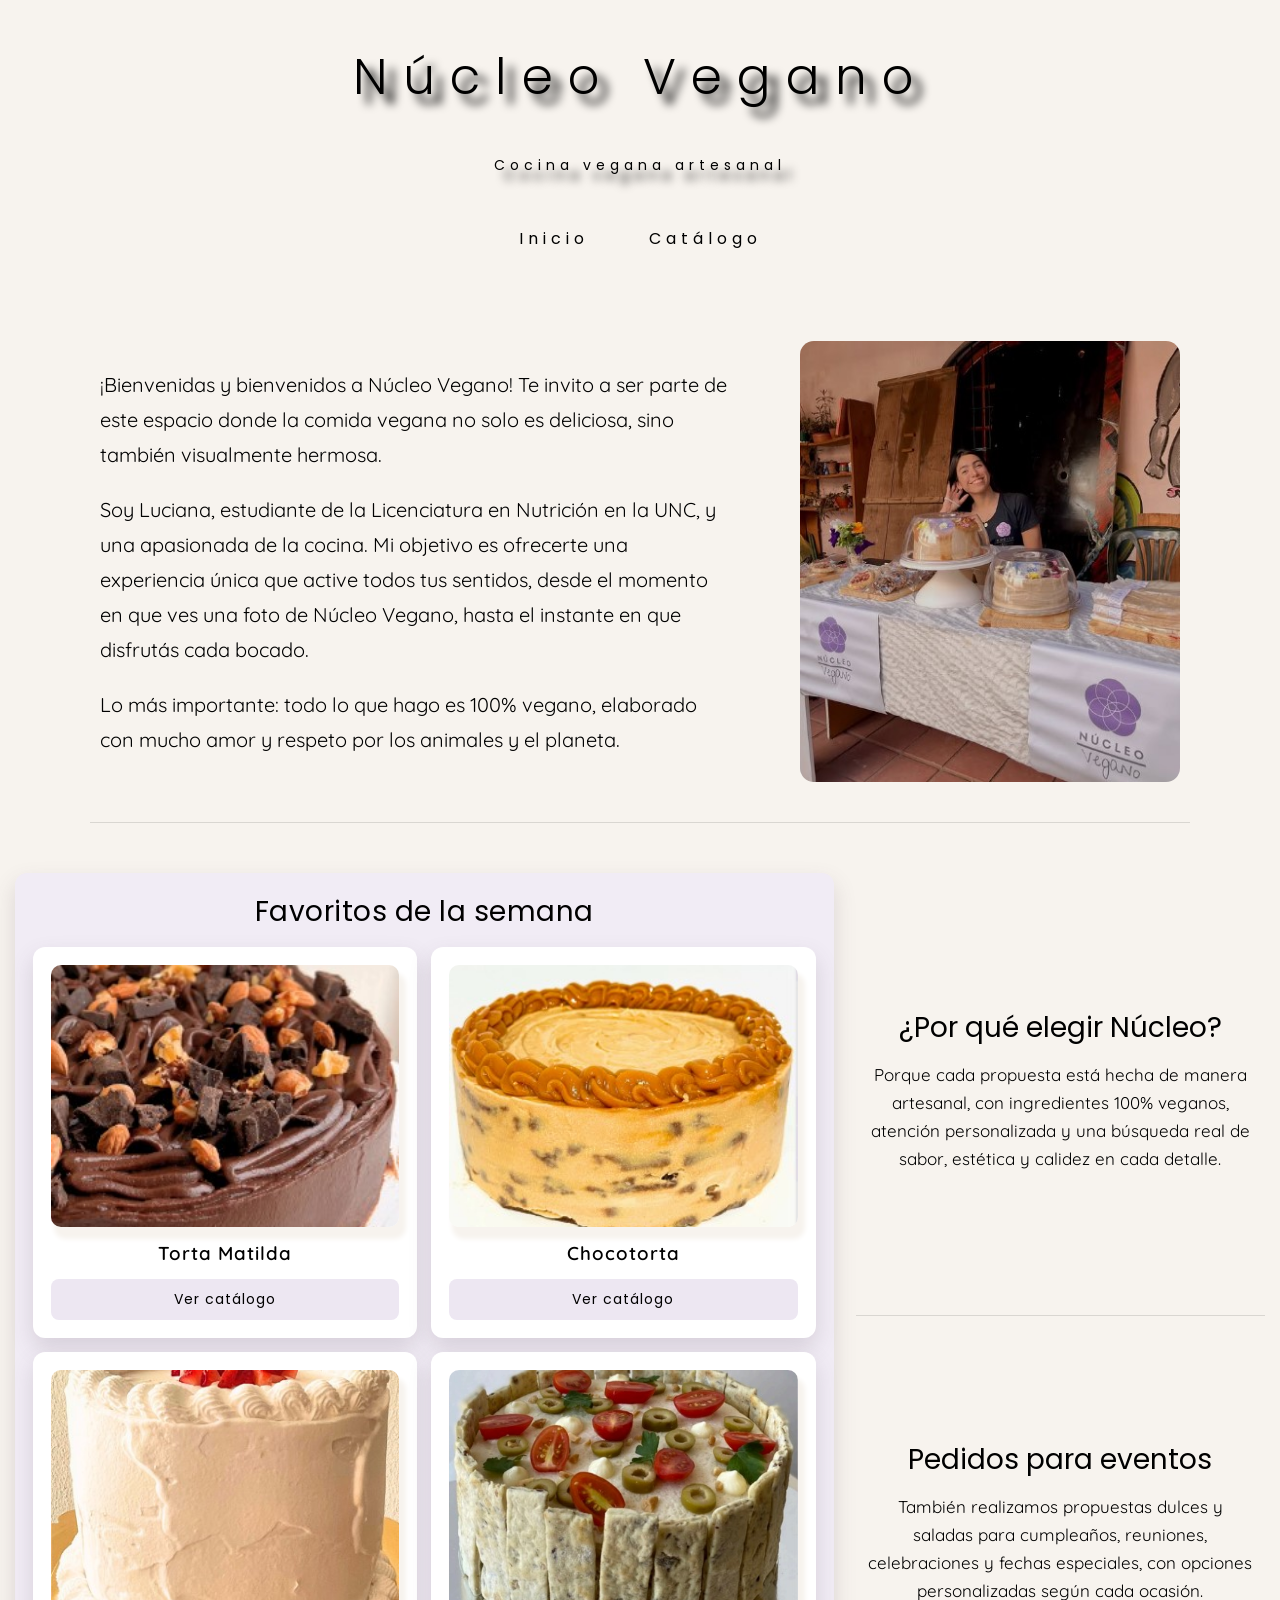
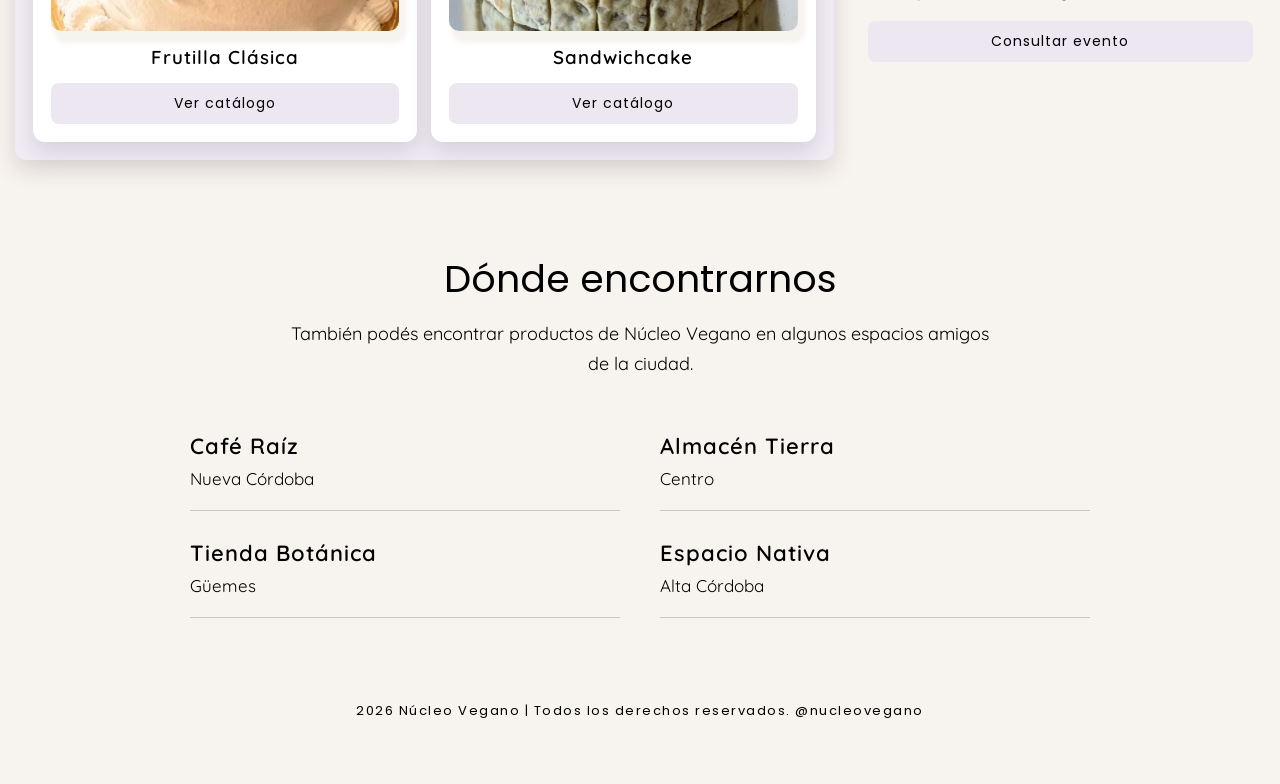
==== commit 76ec9edc: "Actualizo inicio de Núcleo Vegano" ====
--- a/index.html
+++ b/index.html
@@ -59,99 +59,90 @@
             >
         </section>
 
-<section class="favoritos-home">
-    <div class="bloque-favoritos">
-        <h2 class="titulo-favoritos">Favoritos de la semana</h2>
+        <section class="favoritos-home">
+            <div class="bloque-favoritos">
+                <h2 class="titulo-favoritos">Favoritos de la semana</h2>
 
-        <div class="favoritos-grid">
-            <article class="favorito-card">
-                <img src="images/catalogo/matilda.jpg" alt="Torta Matilda">
-                <h3>Torta Matilda</h3>
-                <a href="catalogo.html" class="boton-links">Ver catálogo</a>
-            </article>
+                <div class="favoritos-grid">
+                    <article class="favorito-card">
+                        <img src="images/catalogo/matilda.jpg" alt="Torta Matilda">
+                        <h3>Torta Matilda</h3>
+                        <a href="catalogo.html" class="boton-links">Ver catálogo</a>
+                    </article>
 
-            <article class="favorito-card">
-                <img src="images/catalogo/chocotorta.jpg" alt="Chocotorta">
-                <h3>Chocotorta</h3>
-                <a href="catalogo.html" class="boton-links">Ver catálogo</a>
-            </article>
+                    <article class="favorito-card">
+                        <img src="images/catalogo/chocotorta.jpg" alt="Chocotorta">
+                        <h3>Chocotorta</h3>
+                        <a href="catalogo.html" class="boton-links">Ver catálogo</a>
+                    </article>
 
-            <article class="favorito-card">
-                <img src="images/catalogo/torta-frutillas.jpg" alt="Frutilla Clásica">
-                <h3>Frutilla Clásica</h3>
-                <a href="catalogo.html" class="boton-links">Ver catálogo</a>
-            </article>
+                    <article class="favorito-card">
+                        <img src="images/catalogo/torta-frutillas.jpg" alt="Frutilla Clásica">
+                        <h3>Frutilla Clásica</h3>
+                        <a href="catalogo.html" class="boton-links">Ver catálogo</a>
+                    </article>
 
-            <article class="favorito-card">
-                <img src="images/catalogo/sandwichcake.jpg" alt="Sandwichcake">
-                <h3>Sandwichcake</h3>
-                <a href="catalogo.html" class="boton-links">Ver catálogo</a>
-            </article>
-        </div>
-    </div>
+                    <article class="favorito-card">
+                        <img src="images/catalogo/sandwichcake.jpg" alt="Sandwichcake">
+                        <h3>Sandwichcake</h3>
+                        <a href="catalogo.html" class="boton-links">Ver catálogo</a>
+                    </article>
+                </div>
+            </div>
 
-    <div class="columna-info">
-        <div class="info-pedidos">
-            <h2>Cómo hacer tu pedido</h2>
-            <p>
-                Elegí tus productos favoritos, recorré el catálogo completo y escribinos por Instagram
-                para coordinar tu pedido, fecha de entrega o una propuesta personalizada.
+            <div class="columna-info">
+                <div class="porque-nucleo">
+                    <h2>¿Por qué elegir Núcleo?</h2>
+                    <p>
+                        Porque cada propuesta está hecha de manera artesanal, con ingredientes 100% veganos,
+                        atención personalizada y una búsqueda real de sabor, estética y calidez en cada detalle.
+                    </p>
+                </div>
+
+            <div class="eventos-nucleo">
+                <h2>Pedidos para eventos</h2>
+                <p>
+                    También realizamos propuestas dulces y saladas para cumpleaños, reuniones, celebraciones
+                    y fechas especiales, con opciones personalizadas según cada ocasión.
+                </p>
+                <a
+                    href="https://wa.me/5492966679479?text=Hola%20quiero%20consultar%20por%20un%20pedido%20para%20evento"
+                    target="_blank"
+                    rel="noopener noreferrer"
+                    class="boton-links">
+                    Consultar evento
+                </a>
+            </div>
+        </section>
+
+        <section class="donde-encontrarnos">
+            <h2>Dónde encontrarnos</h2>
+            <p class="intro-locales">
+                También podés encontrar productos de Núcleo Vegano en algunos espacios amigos de la ciudad.
             </p>
-            <a
-                href="https://www.instagram.com/nucleovegano/"
-                target="_blank"
-                rel="noopener noreferrer"
-                class="boton-links"
-            >
-                Hacer pedido
-            </a>
-        </div>
 
-        <div class="info-eventos">
-            <h2>Pedidos para eventos</h2>
-            <p>
-                También realizamos propuestas dulces y saladas para cumpleaños, reuniones, celebraciones
-                y fechas especiales, con opciones personalizadas según cada ocasión.
-            </p>
-            <a
-                href="https://www.instagram.com/nucleovegano/"
-                target="_blank"
-                rel="noopener noreferrer"
-                class="boton-links"
-            >
-                Consultar evento
-            </a>
-        </div>
-    </div>
-</section>
-<section class="donde-encontrarnos">
-    <h2>Dónde encontrarnos</h2>
-    <p class="intro-locales">
-        También podés encontrar productos de Núcleo Vegano en algunos espacios amigos de la ciudad.
-    </p>
+            <div class="lista-locales">
+                <article class="item-local">
+                    <h3>Café Raíz</h3>
+                    <p>Nueva Córdoba</p>
+                </article>
 
-    <div class="lista-locales">
-        <article class="item-local">
-            <h3>Café Raíz</h3>
-            <p>Nueva Córdoba</p>
-        </article>
+                <article class="item-local">
+                    <h3>Almacén Tierra</h3>
+                    <p>Centro</p>
+                </article>
 
-        <article class="item-local">
-            <h3>Almacén Tierra</h3>
-            <p>Centro</p>
-        </article>
+                <article class="item-local">
+                    <h3>Tienda Botánica</h3>
+                    <p>Güemes</p>
+                </article>
 
-        <article class="item-local">
-            <h3>Tienda Botánica</h3>
-            <p>Güemes</p>
-        </article>
-
-        <article class="item-local">
-            <h3>Espacio Nativa</h3>
-            <p>Alta Córdoba</p>
-        </article>
-    </div>
-</section>
+                <article class="item-local">
+                    <h3>Espacio Nativa</h3>
+                    <p>Alta Córdoba</p>
+                </article>
+            </div>
+        </section>
     </main>
 
     <footer>
--- a/css/style.css
+++ b/css/style.css
@@ -20,7 +20,7 @@
     transition: color 0.4s ease, letter-spacing 0.4s ease;
 }
 
-h2:hover {
+h2:not(.subtitulo-inicio):hover {
     color: #7850ab;
     letter-spacing: 2px;
 }
@@ -38,6 +38,7 @@
     letter-spacing: 15px;
     text-shadow: 10px 10px 10px black;
     transition: 0.7s;
+    font-size: 50px;
 }
 
 h1:hover {
@@ -54,7 +55,7 @@
     font-style: normal;
     letter-spacing: 5px;
     text-shadow: 10px 10px 10px black;
-    transition: 0.7s;
+    transition: transform 0.7s ease, color 0.7s ease;
     font-size: 14px;
 }
 
@@ -85,12 +86,12 @@
     padding: 20px;
     text-decoration: none;
     color: black;
-    transition: color 0.4s ease, letter-spacing 0.4s ease;
+    transition: transform 0.4s ease, color 0.4s ease;
 }
 
 nav a:hover {
     color: #7850ab;
-    letter-spacing: 2px;
+    transform: scale(1.08);
 }
 
 /* =========================
@@ -129,37 +130,42 @@
     border-radius: 14px;
     display: block;
 }
+
 /* =========================
    HOME - FAVORITOS
 ========================= */
 .favoritos-home {
     display: grid;
-    grid-template-columns: 2fr 1fr;
-    gap: 30px;
-    margin: 30px;
+    grid-template-columns: 1.8fr 0.9fr;
+    gap: 22px;
+    max-width: 1250px;
+    margin: 40px auto;
     align-items: start;
 }
 
 .bloque-favoritos {
-    background-color: #EDE7F2;
-    border-radius: 8px;
-    box-shadow: 5px 10px 15px 7px rgb(92, 77, 92);
-    padding: 28px;
+    background-color: #F1ECF5;
+    border-radius: 12px;
+    box-shadow: 0 10px 22px rgba(92, 77, 92, 0.18);
+    padding: 18px;
     box-sizing: border-box;
     display: flex;
     flex-direction: column;
-    gap: 25px;
+    gap: 14px;
 }
 
 .titulo-favoritos {
     margin: 0;
     text-align: center;
+    font-size: 28px;
+    font-weight: 400;
+    letter-spacing: 0.5px;
 }
 
 .favoritos-grid {
     display: grid;
     grid-template-columns: repeat(2, 1fr);
-    gap: 20px;
+    gap: 14px;
 }
 
 .favorito-card {
@@ -172,8 +178,8 @@
     background-position: center;
     background-size: 280px;
     background-repeat: no-repeat;
-    border-radius: 8px;
-    box-shadow: 5px 10px 15px 7px rgb(92, 77, 92);
+    border-radius: 12px;
+    box-shadow: 0 10px 22px rgba(92, 77, 92, 0.18);
     padding: 18px;
     box-sizing: border-box;
     text-align: center;
@@ -198,35 +204,58 @@
 .columna-info {
     display: flex;
     flex-direction: column;
-    gap: 20px;
+    justify-content: space-between;
+    gap: 18px;
     height: 100%;
 }
 
-.info-pedidos,
-.info-eventos {
-    background-color: #EDE7F2;
-    border-radius: 8px;
-    box-shadow: 5px 10px 15px 7px rgb(92, 77, 92);
-    padding: 28px;
-    box-sizing: border-box;
+.porque-nucleo,
+.eventos-nucleo {
+    flex: 1;
     display: flex;
     flex-direction: column;
-    justify-content: space-between;
-    gap: 20px;
-    flex: 1;
-}
-
-.info-pedidos h2,
-.info-eventos h2 {
-    margin: 0;
-    text-align: center;
-}
-
-.info-pedidos p,
-.info-eventos p {
-    margin: 0;
-    line-height: 30px;
-    font-family: "Quicksand", sans-serif;
+    justify-content: center;
+    padding-left: 12px;
+    padding-right: 12px;
+}
+
+.porque-nucleo {
+    padding-top: 8px;
+    padding-bottom: 16px;
+    border-bottom: 1px solid rgba(0, 0, 0, 0.12);
+}
+
+.porque-nucleo h2 {
+    margin: 0 0 12px 0;
+    text-align: center;
+    font-size: 28px;
+}
+
+.porque-nucleo p {
+    margin: 0;
+    text-align: center;
+    font-family: "Quicksand", sans-serif;
+    font-size: 17px;
+    line-height: 28px;
+}
+
+.eventos-nucleo {
+    padding-top: 8px;
+    padding-bottom: 0;
+}
+
+.eventos-nucleo h2 {
+    margin: 0 0 12px 0;
+    text-align: center;
+    font-size: 28px;
+}
+
+.eventos-nucleo p {
+    margin: 0 0 16px 0;
+    text-align: center;
+    font-family: "Quicksand", sans-serif;
+    font-size: 17px;
+    line-height: 28px;
 }
 
 /* =========================
@@ -372,6 +401,7 @@
     color: #7850ab;
     transform: scale(1.03);
 }
+
 /* =========================
    DÓNDE ENCONTRARNOS
 ========================= */
@@ -443,25 +473,25 @@
 ========================= */
 @media (max-width: 900px) {
     .presentacion {
-    flex-direction: column;
-    gap: 30px;
-    margin: 40px 20px;
-    padding: 0 0 30px 0;
+        flex-direction: column;
+        gap: 30px;
+        margin: 40px 20px;
+        padding: 0 0 30px 0;
     }
 
     .p-presentacion,
     .img-presentacion {
-    width: 100%;
+        width: 100%;
     }
 
     .p-presentacion {
-    text-align: center;
-    font-size: 18px;
-    line-height: 32px;
+        text-align: center;
+        font-size: 18px;
+        line-height: 32px;
     }
 
     .img-presentacion {
-    max-width: 400px;
+        max-width: 400px;
     }
 
     .favoritos-home {
@@ -474,6 +504,14 @@
 
     .columna-info {
         width: 100%;
+        height: auto;
+    }
+
+    .porque-nucleo,
+    .eventos-nucleo {
+        flex: unset;
+        padding-left: 0;
+        padding-right: 0;
     }
 
     .contenedor-catalogo {
@@ -495,21 +533,22 @@
         min-width: unset;
     }
 
-    .info-pedidos p,
-    .info-eventos p {
+    .eventos-nucleo p,
+    .porque-nucleo p {
         text-align: center;
     }
+
     .donde-encontrarnos {
-    margin: 30px 20px;
+        margin: 30px 20px;
     }
 
     .lista-locales {
-    grid-template-columns: 1fr;
-    column-gap: 0;
+        grid-template-columns: 1fr;
+        column-gap: 0;
     }
 
     .intro-locales {
-    font-size: 17px;
-    line-height: 28px;
+        font-size: 17px;
+        line-height: 28px;
     }
 }
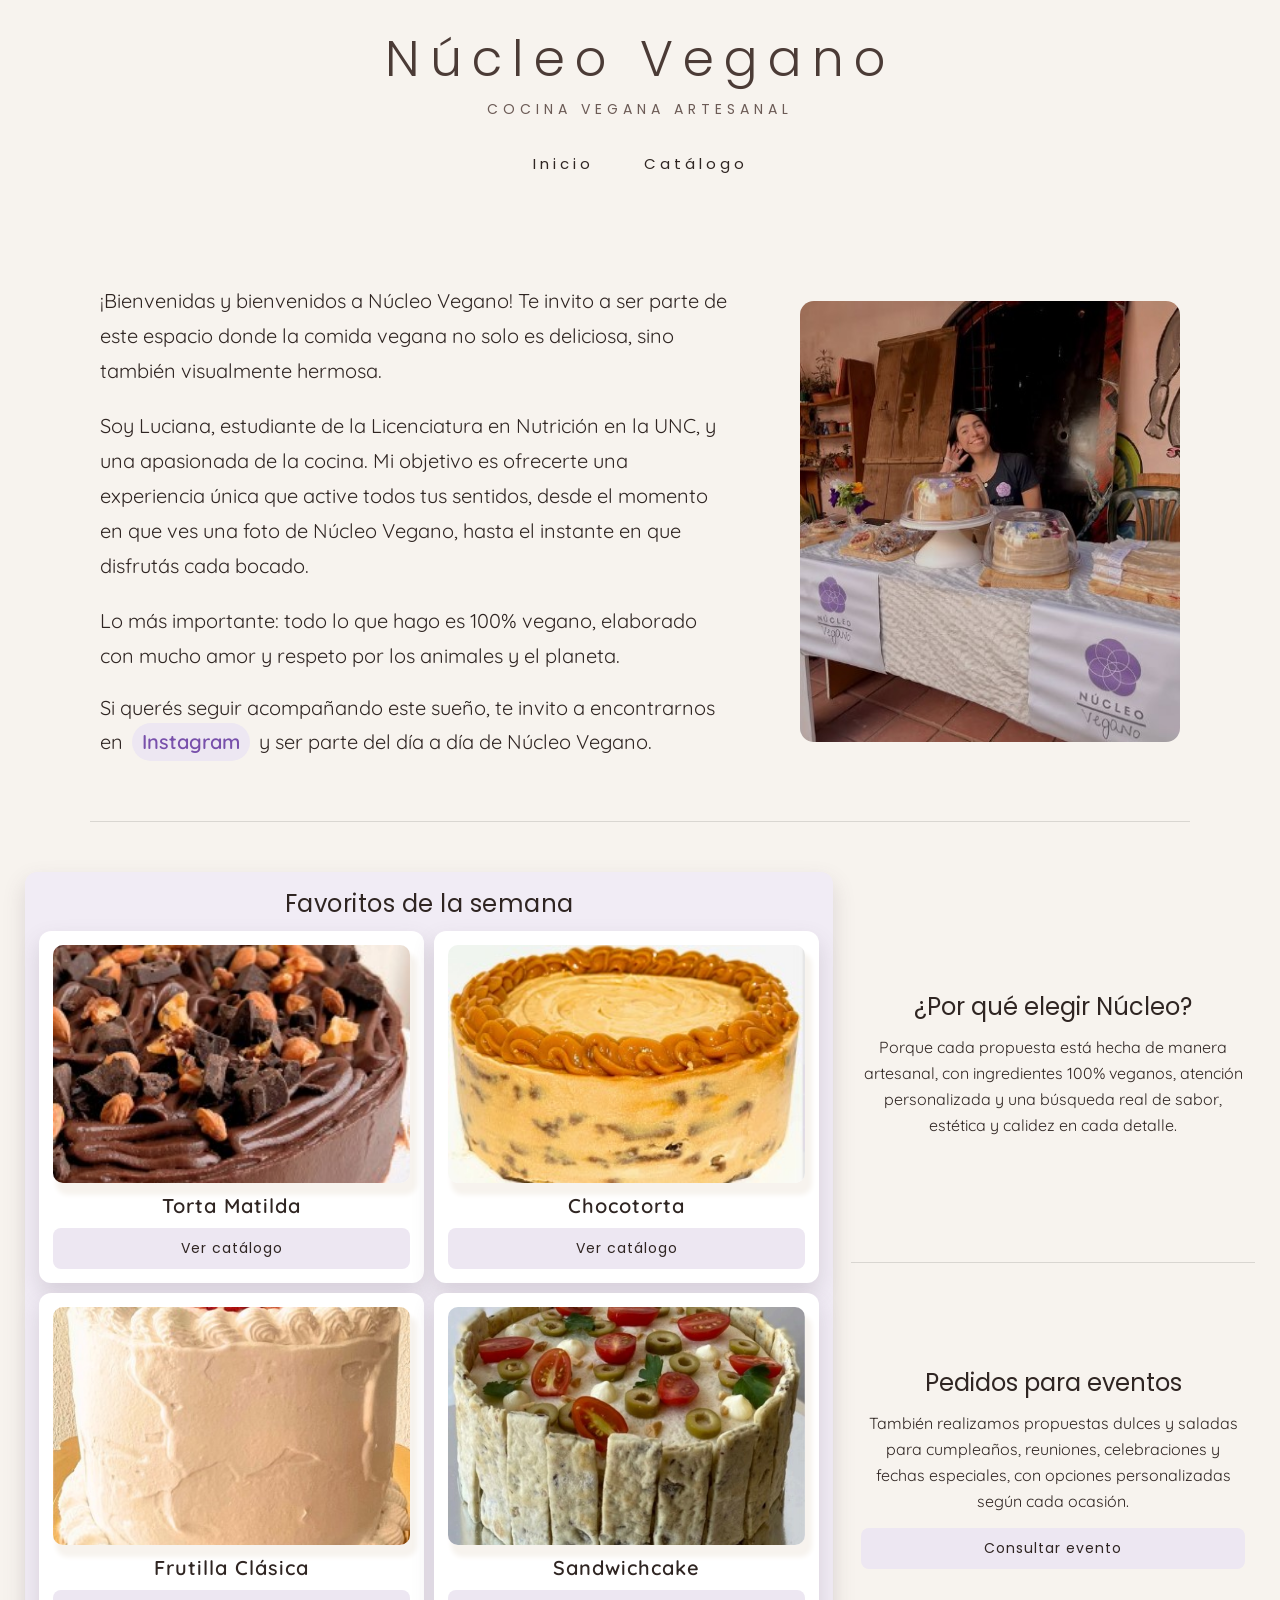
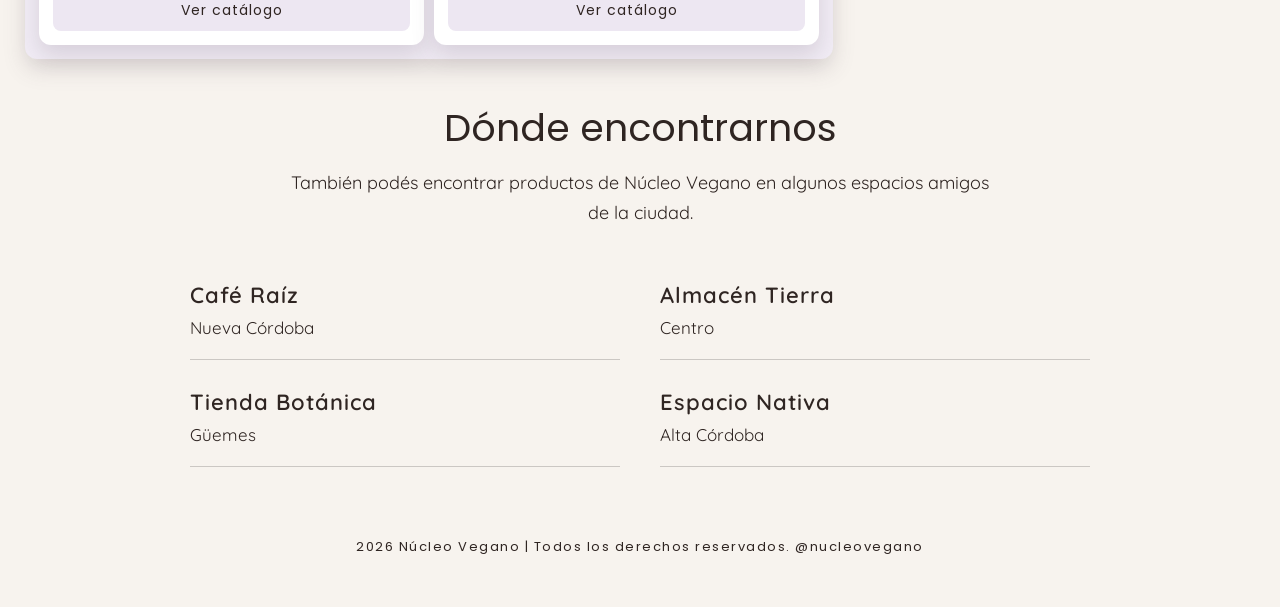
==== commit d3cc529f: "Ajuste header y limpieza general del CSS" ====
--- a/index.html
+++ b/index.html
@@ -3,7 +3,8 @@
 <head>
     <meta charset="UTF-8">
     <meta name="viewport" content="width=device-width, initial-scale=1.0">
-    <title>Núcleo Vegano | Inicio</title>
+    <title>Núcleo Vegano | Cocina vegana artesanal en Córdoba</title>
+    <meta name="description" content="Núcleo Vegano es un emprendimiento de cocina vegana artesanal en Córdoba, con propuestas dulces y saladas, pedidos personalizados y opciones para eventos.">
 
     <link rel="stylesheet" href="css/style.css">
     <link rel="icon" href="images/favicon.png" type="image/png">
@@ -15,20 +16,22 @@
         rel="stylesheet"
     >
 </head>
+<body>
 
-<body>
-    <header id="inicio">
-        <div>
-            <h1>Núcleo Vegano</h1>
-            <h2 class="subtitulo-inicio">Cocina vegana artesanal</h2>
+    <header class="site-header">
+        <div class="site-header-inner">
+            <div class="branding">
+                <h1 class="logo-titulo">Núcleo Vegano</h1>
+                <p class="logo-subtitulo">Cocina vegana artesanal</p>
+            </div>
+
+            <nav class="main-nav">
+                <ul>
+                    <li><a href="index.html">Inicio</a></li>
+                    <li><a href="catalogo.html">Catálogo</a></li>
+                </ul>
+            </nav>
         </div>
-
-        <nav>
-            <ul>
-                <li><a href="index.html">Inicio</a></li>
-                <li><a href="catalogo.html">Catálogo</a></li>
-            </ul>
-        </nav>
     </header>
 
     <main>
@@ -50,18 +53,24 @@
                     Lo más importante: todo lo que hago es 100% vegano, elaborado con mucho amor y respeto por los
                     animales y el planeta.
                 </p>
+
+                <p class="cierre-presentacion">
+                    Si querés seguir acompañando este sueño, te invito a encontrarnos en
+                    <a href="https://www.instagram.com/nucleovegano/" target="_blank" rel="noopener noreferrer">Instagram</a>
+                    y ser parte del día a día de Núcleo Vegano.
+                </p>
             </div>
 
             <img
                 src="images/presentacion.jpg"
-                alt="Imagen de presentación"
+                alt="Imagen de presentación de Núcleo Vegano"
                 class="img-presentacion"
             >
         </section>
 
         <section class="favoritos-home">
             <div class="bloque-favoritos">
-                <h2 class="titulo-favoritos">Favoritos de la semana</h2>
+                <h2 class="section-title titulo-favoritos">Favoritos de la semana</h2>
 
                 <div class="favoritos-grid">
                     <article class="favorito-card">
@@ -92,31 +101,33 @@
 
             <div class="columna-info">
                 <div class="porque-nucleo">
-                    <h2>¿Por qué elegir Núcleo?</h2>
+                    <h2 class="section-title">¿Por qué elegir Núcleo?</h2>
                     <p>
                         Porque cada propuesta está hecha de manera artesanal, con ingredientes 100% veganos,
                         atención personalizada y una búsqueda real de sabor, estética y calidez en cada detalle.
                     </p>
                 </div>
 
-            <div class="eventos-nucleo">
-                <h2>Pedidos para eventos</h2>
-                <p>
-                    También realizamos propuestas dulces y saladas para cumpleaños, reuniones, celebraciones
-                    y fechas especiales, con opciones personalizadas según cada ocasión.
-                </p>
-                <a
-                    href="https://wa.me/5492966679479?text=Hola%20quiero%20consultar%20por%20un%20pedido%20para%20evento"
-                    target="_blank"
-                    rel="noopener noreferrer"
-                    class="boton-links">
-                    Consultar evento
-                </a>
+                <div class="eventos-nucleo">
+                    <h2 class="section-title">Pedidos para eventos</h2>
+                    <p>
+                        También realizamos propuestas dulces y saladas para cumpleaños, reuniones, celebraciones
+                        y fechas especiales, con opciones personalizadas según cada ocasión.
+                    </p>
+                    <a
+                        href="https://wa.me/5492966679479?text=Hola%20quiero%20consultar%20por%20un%20pedido%20para%20evento"
+                        target="_blank"
+                        rel="noopener noreferrer"
+                        class="boton-links"
+                    >
+                        Consultar evento
+                    </a>
+                </div>
             </div>
         </section>
 
         <section class="donde-encontrarnos">
-            <h2>Dónde encontrarnos</h2>
+            <h2 class="section-title">Dónde encontrarnos</h2>
             <p class="intro-locales">
                 También podés encontrar productos de Núcleo Vegano en algunos espacios amigos de la ciudad.
             </p>
@@ -145,8 +156,9 @@
         </section>
     </main>
 
-    <footer>
+    <footer class="site-footer">
         <p>2026 Núcleo Vegano | Todos los derechos reservados. @nucleovegano</p>
     </footer>
+
 </body>
 </html>
--- a/css/style.css
+++ b/css/style.css
@@ -6,92 +6,173 @@
 }
 
 body {
+    margin: 0;
+    padding: 0;
     background-color: #F7F3EE;
-    margin: 0;
-    padding: 0;
-}
-
-h2 {
-    margin: 40px 0 20px 0;
-    font-size: 38px;
-    font-family: "Poppins", sans-serif;
-    font-weight: 400;
-    font-style: normal;
-    transition: color 0.4s ease, letter-spacing 0.4s ease;
-}
-
-h2:not(.subtitulo-inicio):hover {
-    color: #7850ab;
-    letter-spacing: 2px;
-}
-
-/* =========================
-   TÍTULO PRINCIPAL
-========================= */
-h1 {
-    padding: 40px;
-    margin: 0;
-    text-align: center;
-    font-family: "Poppins", sans-serif;
-    font-weight: 300;
-    font-style: normal;
-    letter-spacing: 15px;
-    text-shadow: 10px 10px 10px black;
-    transition: 0.7s;
-    font-size: 50px;
-}
-
-h1:hover {
-    color: purple;
-    transform: scale(1.1);
-}
-
-.subtitulo-inicio {
-    padding: 0 0 10px 0;
-    margin: 0;
-    text-align: center;
-    font-family: "Poppins", sans-serif;
-    font-weight: 400;
-    font-style: normal;
-    letter-spacing: 5px;
-    text-shadow: 10px 10px 10px black;
-    transition: transform 0.7s ease, color 0.7s ease;
-    font-size: 14px;
-}
-
-.subtitulo-inicio:hover {
-    color: purple;
-    transform: scale(1.1);
-}
-
-/* =========================
-   NAV
-========================= */
+    color: #2F2522;
+}
+
+main {
+    padding-top: 40px;
+}
+
+img {
+    display: block;
+    max-width: 100%;
+}
+
 ul {
-    display: flex;
-    justify-content: center;
-    gap: 20px;
-    margin: 20px;
+    margin: 0;
     padding: 0;
     list-style: none;
+}
+
+.section-title {
+    margin: 0 0 20px 0;
+    font-family: "Poppins", sans-serif;
+    font-size: 38px;
+    font-weight: 400;
+    color: #2F2522;
+    transition: color 0.4s ease, letter-spacing 0.4s ease;
+}
+
+.section-title:hover {
+    color: #7850AB;
+    letter-spacing: 2px;
+}
+
+h3 {
+    margin: 0 0 8px 0;
+    color: #2F2522;
+    font-family: "Quicksand", sans-serif;
+    font-weight: 600;
+    letter-spacing: 1px;
+}
+
+/* =========================
+   HEADER
+========================= */
+.site-header {
+    width: 100%;
+    padding: 32px 20px 20px;
+    box-sizing: border-box;
+    background-color: #F7F3EE;
+}
+
+.site-header-inner {
+    max-width: 1250px;
+    margin: 0 auto;
+}
+
+.branding {
+    text-align: center;
+}
+
+.logo-titulo {
+    margin: 0;
+    padding: 0;
+    font-family: "Poppins", sans-serif;
+    font-size: 50px;
+    font-weight: 300;
+    line-height: 1.1;
+    letter-spacing: 10px;
+    color: #4B3B36;
+    transition: color 0.3s ease, transform 0.3s ease;
+}
+
+.logo-titulo:hover {
+    color: #7850AB;
+    transform: scale(1.03);
+}
+
+.logo-subtitulo {
+    margin: 14px 0 0 0;
+    padding: 0;
+    text-align: center;
+    font-family: "Poppins", sans-serif;
+    font-size: 14px;
+    font-weight: 400;
+    line-height: 1.2;
     letter-spacing: 5px;
-    font-size: 100%;
+    text-transform: uppercase;
+    color: #6C5B56;
+    transition: color 0.3s ease, transform 0.3s ease;
+}
+
+.logo-subtitulo:hover {
+    color: #7850AB;
+    transform: scale(1.03);
+}
+
+/* =========================
+   NAV
+========================= */
+.main-nav {
+    margin-top: 26px;
+}
+
+.main-nav ul {
+    display: flex;
+    justify-content: center;
+    align-items: center;
+    gap: 22px;
+    flex-wrap: wrap;
+}
+
+.main-nav li {
+    margin: 0;
+    padding: 0;
+}
+
+.main-nav a {
+    display: inline-block;
+    padding: 8px 14px;
     font-family: "Poppins", sans-serif;
-    font-weight: 400;
-    font-style: normal;
-}
-
-nav a {
-    display: inline-block;
-    padding: 20px;
+    font-size: 15px;
+    font-weight: 400;
+    letter-spacing: 4px;
     text-decoration: none;
-    color: black;
-    transition: transform 0.4s ease, color 0.4s ease;
-}
-
-nav a:hover {
-    color: #7850ab;
-    transform: scale(1.08);
+    color: #2F2522;
+    transition: color 0.3s ease, transform 0.3s ease;
+}
+
+.main-nav a:hover {
+    color: #7850AB;
+    transform: translateY(-2px);
+}
+
+/* =========================
+   BOTONES GENERALES
+========================= */
+.boton-links {
+    display: block;
+    width: 100%;
+    margin: 0;
+    padding: 10px 12px;
+    box-sizing: border-box;
+    text-align: center;
+    text-decoration: none;
+    color: #2F2522;
+    background-color: #EDE7F2;
+    border-radius: 8px;
+    font-family: "Poppins", sans-serif;
+    font-size: 14px;
+    letter-spacing: 1px;
+    transition: background-color 0.3s ease, color 0.3s ease, transform 0.3s ease;
+}
+
+.boton-links:visited {
+    color: #2F2522;
+}
+
+.boton-links:hover {
+    background-color: #7850AB;
+    color: white;
+    transform: translateY(-2px);
+}
+
+.boton-links:active {
+    transform: translateY(0);
 }
 
 /* =========================
@@ -103,32 +184,51 @@
     align-items: center;
     gap: 70px;
     max-width: 1100px;
-    margin: 50px auto;
-    padding: 20px 10px 40px 10px;
+    margin: 0 auto 50px auto;
+    padding: 20px 10px 40px;
     box-sizing: border-box;
     border-bottom: 1px solid rgba(0, 0, 0, 0.12);
 }
 
 .p-presentacion {
     width: 60%;
-    max-width: 100%;
     margin: 0;
     padding: 0;
     text-align: left;
+    font-family: "Quicksand", sans-serif;
+    font-size: 20px;
+    font-weight: 400;
     line-height: 35px;
-    font-family: "Quicksand", sans-serif;
-    font-optical-sizing: auto;
-    font-weight: 400;
-    font-style: normal;
-    font-size: 20px;
 }
 
 .img-presentacion {
     width: 40%;
     max-width: 380px;
-    margin: 0;
     border-radius: 14px;
-    display: block;
+}
+
+.cierre-presentacion {
+    margin-top: 18px;
+    font-size: 20px;
+    line-height: 30px;
+}
+
+.cierre-presentacion a {
+    display: inline-block;
+    margin: 0 4px;
+    padding: 4px 10px;
+    background-color: #EDE7F2;
+    color: #7850AB;
+    text-decoration: none;
+    border-radius: 999px;
+    font-weight: 600;
+    transition: background-color 0.3s ease, color 0.3s ease, transform 0.3s ease;
+}
+
+.cierre-presentacion a:hover {
+    background-color: #7850AB;
+    color: white;
+    transform: translateY(-2px);
 }
 
 /* =========================
@@ -137,27 +237,29 @@
 .favoritos-home {
     display: grid;
     grid-template-columns: 1.8fr 0.9fr;
-    gap: 22px;
+    gap: 18px;
     max-width: 1250px;
-    margin: 40px auto;
+    margin: 30px auto;
+    padding: 0 10px;
+    box-sizing: border-box;
     align-items: start;
 }
 
 .bloque-favoritos {
+    display: flex;
+    flex-direction: column;
+    gap: 10px;
+    padding: 14px;
+    box-sizing: border-box;
     background-color: #F1ECF5;
     border-radius: 12px;
     box-shadow: 0 10px 22px rgba(92, 77, 92, 0.18);
-    padding: 18px;
-    box-sizing: border-box;
-    display: flex;
-    flex-direction: column;
-    gap: 14px;
 }
 
 .titulo-favoritos {
     margin: 0;
     text-align: center;
-    font-size: 28px;
+    font-size: 24px;
     font-weight: 400;
     letter-spacing: 0.5px;
 }
@@ -165,10 +267,16 @@
 .favoritos-grid {
     display: grid;
     grid-template-columns: repeat(2, 1fr);
-    gap: 14px;
+    gap: 10px;
 }
 
 .favorito-card {
+    display: flex;
+    flex-direction: column;
+    gap: 10px;
+    padding: 14px;
+    box-sizing: border-box;
+    text-align: center;
     background-color: white;
     background-image: linear-gradient(
             rgba(255, 255, 255, 0.55),
@@ -176,230 +284,187 @@
         ),
         url(../images/logo-png.png);
     background-position: center;
+    background-size: 260px;
+    background-repeat: no-repeat;
+    border-radius: 12px;
+    box-shadow: 0 10px 22px rgba(92, 77, 92, 0.18);
+}
+
+.favorito-card img {
+    width: 100%;
+    aspect-ratio: 3 / 2;
+    object-fit: cover;
+    border-radius: 10px;
+    box-shadow: 5px 10px 5px 2px #F7F3EE;
+}
+
+.favorito-card h3 {
+    margin: 0;
+    text-align: center;
+    font-size: 20px;
+}
+
+.columna-info {
+    display: flex;
+    flex-direction: column;
+    justify-content: space-between;
+    gap: 12px;
+    height: 100%;
+}
+
+.porque-nucleo,
+.eventos-nucleo {
+    display: flex;
+    flex: 1;
+    flex-direction: column;
+    justify-content: center;
+    padding: 6px 10px;
+}
+
+.porque-nucleo {
+    padding-bottom: 12px;
+    border-bottom: 1px solid rgba(0, 0, 0, 0.12);
+}
+
+.porque-nucleo .section-title,
+.eventos-nucleo .section-title {
+    margin: 0 0 10px 0;
+    text-align: center;
+    font-size: 24px;
+}
+
+.porque-nucleo p,
+.eventos-nucleo p {
+    margin: 0;
+    text-align: center;
+    font-family: "Quicksand", sans-serif;
+    font-size: 16px;
+    line-height: 26px;
+}
+
+.eventos-nucleo p {
+    margin-bottom: 14px;
+}
+
+/* =========================
+   CATÁLOGO
+========================= */
+.catalogo-section {
+    max-width: 1250px;
+    margin: 0 auto 30px auto;
+    padding: 0 10px;
+    box-sizing: border-box;
+}
+
+.catalogo-titulo {
+    margin: 0 0 20px 0;
+    text-align: left;
+    font-size: 28px;
+}
+
+.subtitulos-catalogo {
+    margin: 24px 0 14px 0;
+    text-align: center;
+    font-size: 24px;
+    font-family: "Poppins", sans-serif;
+    font-weight: 400;
+    color: #2F2522;
+    transition: color 0.4s ease, transform 0.4s ease;
+}
+
+.subtitulos-catalogo:hover {
+    color: #7850AB;
+    transform: scale(1.02);
+}
+
+.contenedor-catalogo {
+    display: grid;
+    grid-template-columns: repeat(2, 1fr);
+    gap: 14px;
+}
+
+.contenedor-individual {
+    display: flex;
+    align-items: center;
+    gap: 10px;
+    width: 100%;
+    padding: 14px;
+    box-sizing: border-box;
+    background-color: white;
+    background-image: linear-gradient(
+            rgba(255, 255, 255, 0.72),
+            rgba(255, 255, 255, 0.97)
+        ),
+        url(../images/logo-png.png);
+    background-position: center;
     background-size: 280px;
     background-repeat: no-repeat;
     border-radius: 12px;
-    box-shadow: 0 10px 22px rgba(92, 77, 92, 0.18);
-    padding: 18px;
-    box-sizing: border-box;
-    text-align: center;
-    display: flex;
-    flex-direction: column;
-    gap: 14px;
-}
-
-.favorito-card img {
-    width: 100%;
-    aspect-ratio: 4 / 3;
-    object-fit: cover;
-    border-radius: 10px;
-    box-shadow: 5px 10px 5px 2px #F7F3EE;
-}
-
-.favorito-card h3 {
-    margin: 0;
-    text-align: center;
-}
-
-.columna-info {
-    display: flex;
-    flex-direction: column;
-    justify-content: space-between;
-    gap: 18px;
-    height: 100%;
-}
-
-.porque-nucleo,
-.eventos-nucleo {
-    flex: 1;
-    display: flex;
-    flex-direction: column;
-    justify-content: center;
-    padding-left: 12px;
-    padding-right: 12px;
-}
-
-.porque-nucleo {
-    padding-top: 8px;
-    padding-bottom: 16px;
-    border-bottom: 1px solid rgba(0, 0, 0, 0.12);
-}
-
-.porque-nucleo h2 {
-    margin: 0 0 12px 0;
-    text-align: center;
-    font-size: 28px;
-}
-
-.porque-nucleo p {
-    margin: 0;
-    text-align: center;
-    font-family: "Quicksand", sans-serif;
-    font-size: 17px;
-    line-height: 28px;
-}
-
-.eventos-nucleo {
-    padding-top: 8px;
-    padding-bottom: 0;
-}
-
-.eventos-nucleo h2 {
-    margin: 0 0 12px 0;
-    text-align: center;
-    font-size: 28px;
-}
-
-.eventos-nucleo p {
-    margin: 0 0 16px 0;
-    text-align: center;
-    font-family: "Quicksand", sans-serif;
-    font-size: 17px;
-    line-height: 28px;
-}
-
-/* =========================
-   CATÁLOGO
-========================= */
-#catalogo {
-    margin: 30px;
-}
-
-.contenedor-catalogo {
-    display: grid;
-    grid-template-columns: repeat(2, 1fr);
-    gap: 20px;
-}
-
-.contenedor-individual {
-    display: flex;
-    align-items: center;
-    gap: 12px;
-    width: 100%;
-    padding: 14px;
-    box-sizing: border-box;
-    background-color: white;
-    background-image: linear-gradient(
-            rgba(255, 255, 255, 0.5),
-            rgba(255, 255, 255, 0.98)
-        ),
-        url(../images/logo-png.png);
-    background-position: center;
-    background-size: 400px;
-    background-repeat: no-repeat;
-    border-radius: 8px;
-    box-shadow: 5px 10px 15px 7px rgb(92, 77, 92);
+    box-shadow: 0 10px 22px rgba(92, 77, 92, 0.16);
 }
 
 .imagenes-catalogo {
-    width: 110px;
-    height: 110px;
+    width: 92px;
+    height: 92px;
     object-fit: cover;
     flex-shrink: 0;
-    border-radius: 10px;
-    box-shadow: 5px 10px 5px 2px #F7F3EE;
-    transition: 1s;
+    border-radius: 12px;
+    box-shadow: 0 8px 16px rgba(92, 77, 92, 0.12);
+    transition: transform 0.4s ease;
 }
 
 .imagenes-catalogo:hover {
-    transform: scale(1.1);
+    transform: scale(1.06);
 }
 
 .contenedor-central {
     display: flex;
     flex: 1;
     flex-direction: column;
-    gap: 10px;
+    gap: 8px;
     min-width: 0;
-    padding: 4px 8px;
+    padding: 2px 6px;
+}
+
+.contenedor-central h3 {
+    margin: 0 0 6px 0;
+    font-size: 18px;
+}
+
+.descripcion-producto {
+    margin: 0;
+    font-family: "Quicksand", sans-serif;
+    font-size: 15px;
+    font-weight: 400;
+    line-height: 20px;
 }
 
 .contenedor-derecha {
     display: flex;
     flex-direction: column;
     align-items: stretch;
-    gap: 10px;
-    width: 190px;
-    min-width: 190px;
+    gap: 8px;
+    width: 170px;
+    min-width: 170px;
     flex-shrink: 0;
     font-family: "Quicksand", sans-serif;
-    font-optical-sizing: auto;
-    font-weight: 400;
-    font-style: normal;
-    line-height: 18px;
+    font-size: 14px;
+    line-height: 17px;
 }
 
 .contenedor-precios {
-    margin: 0;
     padding: 8px 10px;
-    border: 2px solid black;
+    border: 1px solid rgba(0, 0, 0, 0.18);
     border-radius: 10px;
+    background-color: rgba(255, 255, 255, 0.55);
 }
 
 .contenedor-precios p {
-    margin: 0 0 8px 0;
+    margin: 0 0 6px 0;
 }
 
 .contenedor-precios p:last-child {
     margin-bottom: 0;
-}
-
-h3 {
-    margin: 0 0 8px 0;
-    text-align: start;
-    color: black;
-    font-family: "Quicksand", sans-serif;
-    font-optical-sizing: auto;
-    font-weight: 600;
-    font-style: normal;
-    letter-spacing: 1px;
-}
-
-.descripcion-producto {
-    margin: 0;
-    font-family: "Quicksand", sans-serif;
-    font-optical-sizing: auto;
-    font-weight: 400;
-    font-style: normal;
-    line-height: 22px;
-}
-
-.boton-links {
-    display: block;
-    width: 100%;
-    margin: 0;
-    padding: 10px 12px;
-    box-sizing: border-box;
-    text-align: center;
-    text-decoration: none;
-    color: black;
-    background-color: #EDE7F2;
-    border-radius: 8px;
-    transition: 0.5s;
-    font-family: "Poppins", sans-serif;
-    font-size: 14px;
-    letter-spacing: 1px;
-}
-
-.boton-links:hover {
-    background-color: #7850ab;
-    color: white;
-    transform: translateY(-3px);
-}
-
-.subtitulos-catalogo {
-    margin: 40px 0 20px 0;
-    text-align: center;
-    font-size: 38px;
-    font-family: "Poppins", sans-serif;
-    font-weight: 400;
-    font-style: normal;
-    transition: 1s;
-}
-
-.subtitulos-catalogo:hover {
-    color: #7850ab;
-    transform: scale(1.03);
 }
 
 /* =========================
@@ -410,7 +475,7 @@
     padding: 10px 0;
 }
 
-.donde-encontrarnos h2 {
+.donde-encontrarnos .section-title {
     text-align: center;
     margin-bottom: 12px;
 }
@@ -454,28 +519,59 @@
 /* =========================
    FOOTER
 ========================= */
+.site-footer,
 footer {
     margin: 20px;
     padding: 30px;
     text-align: center;
 }
 
+.site-footer p,
 footer p {
+    margin: 0;
     font-family: "Poppins", sans-serif;
     font-size: 13px;
     font-weight: 400;
     letter-spacing: 1.5px;
-    color: black;
+    color: #2F2522;
 }
 
 /* =========================
    RESPONSIVE
 ========================= */
 @media (max-width: 900px) {
+    main {
+        padding-top: 30px;
+    }
+
+    .site-header {
+        padding: 28px 20px 18px;
+    }
+
+    .logo-titulo {
+        font-size: 38px;
+        letter-spacing: 6px;
+    }
+
+    .logo-subtitulo {
+        letter-spacing: 3px;
+        font-size: 12px;
+    }
+
+    .main-nav {
+        margin-top: 20px;
+    }
+
+    .main-nav a {
+        padding: 8px 10px;
+        font-size: 14px;
+        letter-spacing: 3px;
+    }
+
     .presentacion {
         flex-direction: column;
         gap: 30px;
-        margin: 40px 20px;
+        margin: 0 20px 40px 20px;
         padding: 0 0 30px 0;
     }
 
@@ -492,6 +588,11 @@
 
     .img-presentacion {
         max-width: 400px;
+    }
+
+    .cierre-presentacion {
+        font-size: 17px;
+        line-height: 28px;
     }
 
     .favoritos-home {
@@ -522,10 +623,12 @@
         flex-direction: column;
         align-items: center;
         text-align: center;
+        padding: 14px;
     }
 
     .contenedor-central {
         align-items: center;
+        padding: 0;
     }
 
     .contenedor-derecha {
@@ -533,8 +636,14 @@
         min-width: unset;
     }
 
-    .eventos-nucleo p,
-    .porque-nucleo p {
+    .imagenes-catalogo {
+        width: 100%;
+        max-width: 220px;
+        height: auto;
+        aspect-ratio: 3 / 2;
+    }
+
+    .catalogo-titulo {
         text-align: center;
     }
 
@@ -551,4 +660,12 @@
         font-size: 17px;
         line-height: 28px;
     }
+
+    .section-title {
+        font-size: 30px;
+    }
+
+    .subtitulos-catalogo {
+        font-size: 24px;
+    }
 }
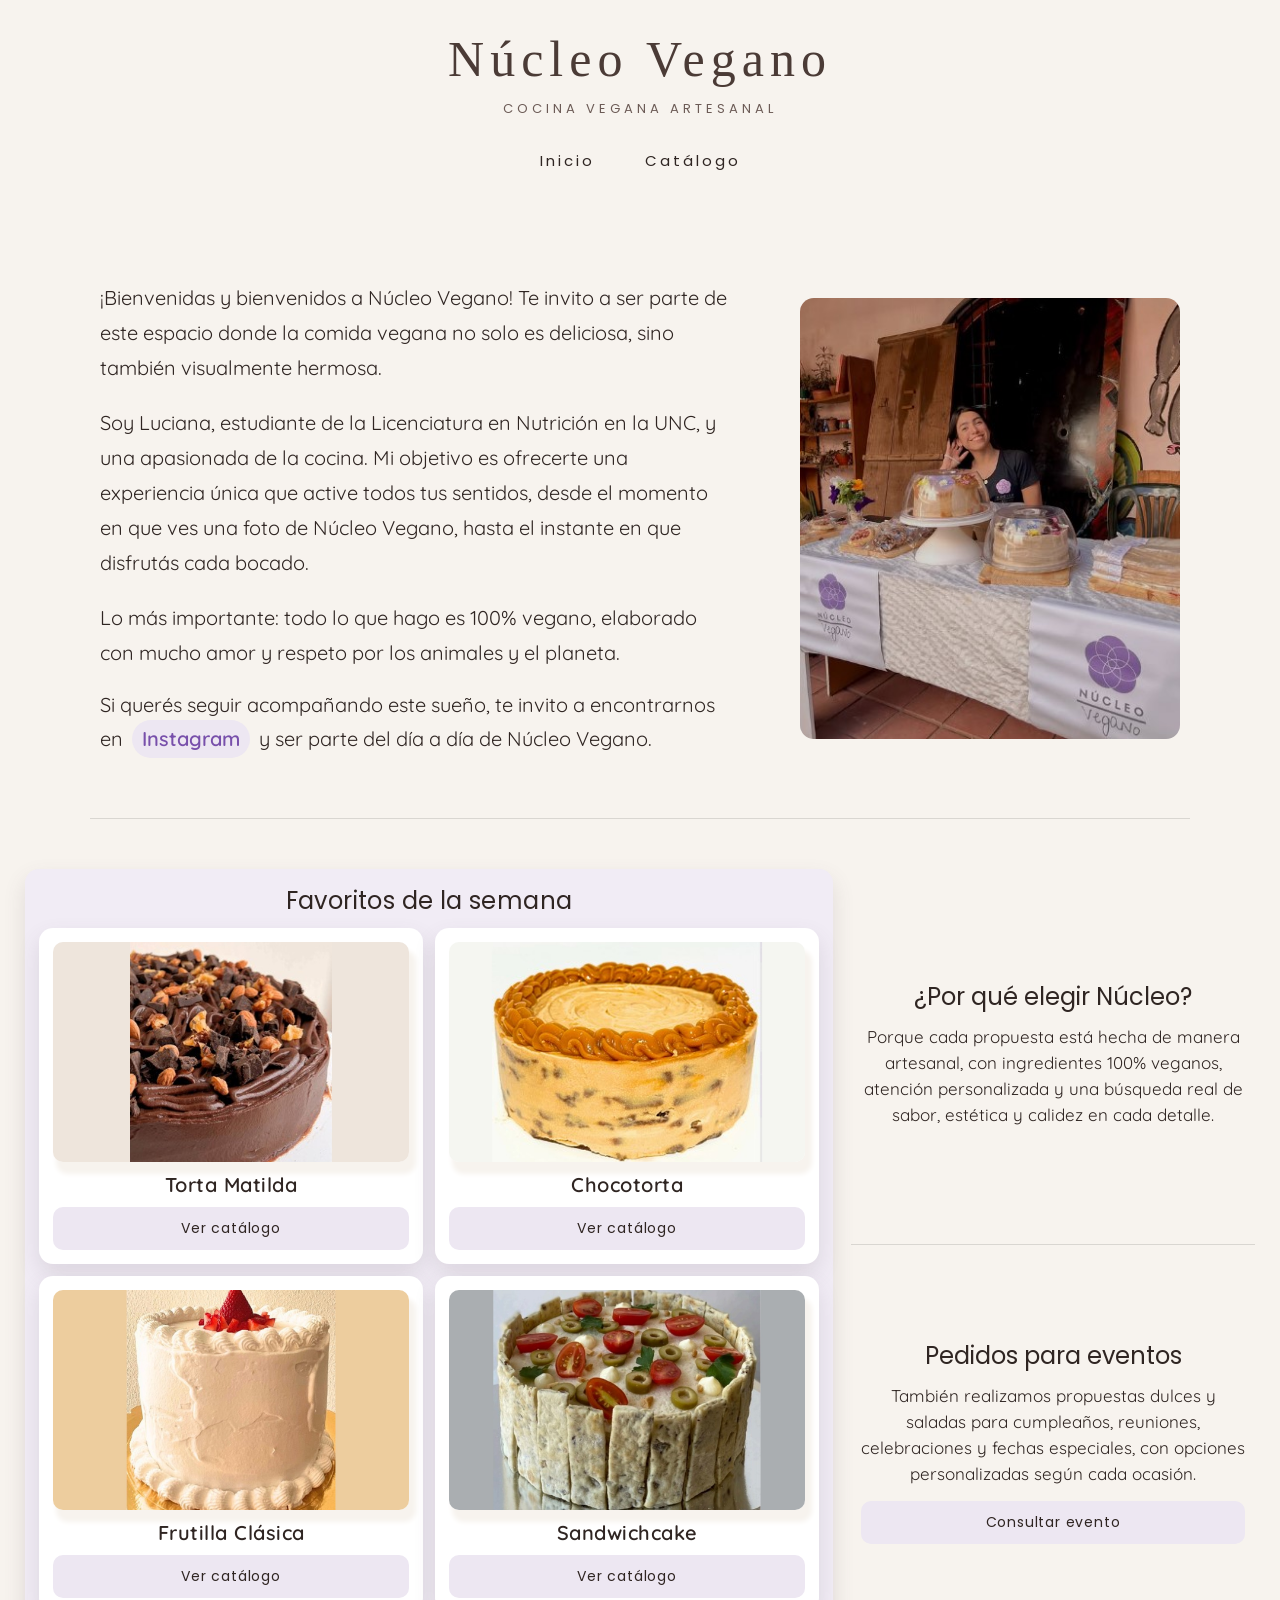
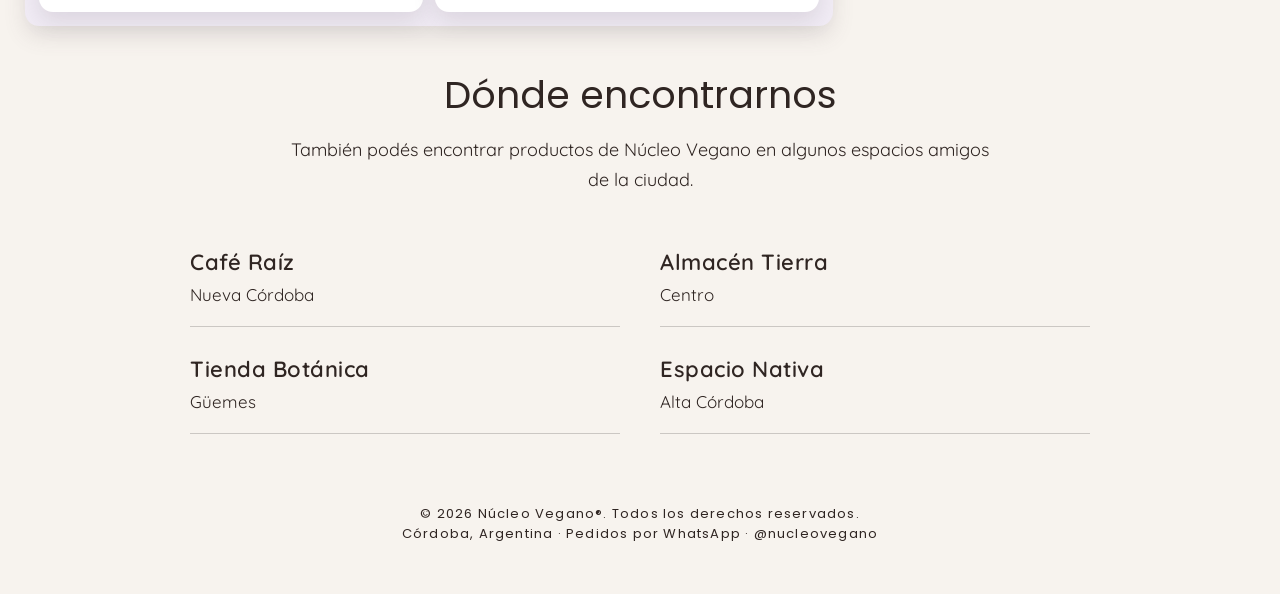
==== commit 6b9b176d: "Pulido final del catálogo y ajustes visuales" ====
--- a/index.html
+++ b/index.html
@@ -74,25 +74,25 @@
 
                 <div class="favoritos-grid">
                     <article class="favorito-card">
-                        <img src="images/catalogo/matilda.jpg" alt="Torta Matilda">
+                        <img src="images/catalogo/matilda-fav.jpg" alt="Torta Matilda">
                         <h3>Torta Matilda</h3>
                         <a href="catalogo.html" class="boton-links">Ver catálogo</a>
                     </article>
 
                     <article class="favorito-card">
-                        <img src="images/catalogo/chocotorta.jpg" alt="Chocotorta">
+                        <img src="images/catalogo/chocotorta-fav.jpg" alt="Chocotorta">
                         <h3>Chocotorta</h3>
                         <a href="catalogo.html" class="boton-links">Ver catálogo</a>
                     </article>
 
                     <article class="favorito-card">
-                        <img src="images/catalogo/torta-frutillas.jpg" alt="Frutilla Clásica">
+                        <img src="images/catalogo/torta-frutillas-fav.jpg" alt="Frutilla Clásica">
                         <h3>Frutilla Clásica</h3>
                         <a href="catalogo.html" class="boton-links">Ver catálogo</a>
                     </article>
 
                     <article class="favorito-card">
-                        <img src="images/catalogo/sandwichcake.jpg" alt="Sandwichcake">
+                        <img src="images/catalogo/sandwichcake-fav.jpg" alt="Sandwichcake">
                         <h3>Sandwichcake</h3>
                         <a href="catalogo.html" class="boton-links">Ver catálogo</a>
                     </article>
@@ -157,7 +157,8 @@
     </main>
 
     <footer class="site-footer">
-        <p>2026 Núcleo Vegano | Todos los derechos reservados. @nucleovegano</p>
+        <p>© 2026 Núcleo Vegano®. Todos los derechos reservados.</p>
+        <p>Córdoba, Argentina · Pedidos por WhatsApp · @nucleovegano</p>
     </footer>
 
 </body>
--- a/css/style.css
+++ b/css/style.css
@@ -33,12 +33,12 @@
     font-size: 38px;
     font-weight: 400;
     color: #2F2522;
-    transition: color 0.4s ease, letter-spacing 0.4s ease;
+    transition: color 0.35s ease, letter-spacing 0.35s ease;
 }
 
 .section-title:hover {
     color: #7850AB;
-    letter-spacing: 2px;
+    letter-spacing: 1px;
 }
 
 h3 {
@@ -46,7 +46,7 @@
     color: #2F2522;
     font-family: "Quicksand", sans-serif;
     font-weight: 600;
-    letter-spacing: 1px;
+    letter-spacing: 0.5px;
 }
 
 /* =========================
@@ -71,18 +71,18 @@
 .logo-titulo {
     margin: 0;
     padding: 0;
-    font-family: "Poppins", sans-serif;
+    font-family: "Playfair", serif;
     font-size: 50px;
-    font-weight: 300;
+    font-weight: 400;
     line-height: 1.1;
-    letter-spacing: 10px;
+    letter-spacing: 6px;
     color: #4B3B36;
     transition: color 0.3s ease, transform 0.3s ease;
 }
 
 .logo-titulo:hover {
     color: #7850AB;
-    transform: scale(1.03);
+    transform: scale(1.02);
 }
 
 .logo-subtitulo {
@@ -90,10 +90,10 @@
     padding: 0;
     text-align: center;
     font-family: "Poppins", sans-serif;
-    font-size: 14px;
+    font-size: 13px;
     font-weight: 400;
     line-height: 1.2;
-    letter-spacing: 5px;
+    letter-spacing: 4px;
     text-transform: uppercase;
     color: #6C5B56;
     transition: color 0.3s ease, transform 0.3s ease;
@@ -101,14 +101,14 @@
 
 .logo-subtitulo:hover {
     color: #7850AB;
-    transform: scale(1.03);
+    transform: scale(1.02);
 }
 
 /* =========================
    NAV
 ========================= */
 .main-nav {
-    margin-top: 26px;
+    margin-top: 24px;
 }
 
 .main-nav ul {
@@ -130,7 +130,7 @@
     font-family: "Poppins", sans-serif;
     font-size: 15px;
     font-weight: 400;
-    letter-spacing: 4px;
+    letter-spacing: 3px;
     text-decoration: none;
     color: #2F2522;
     transition: color 0.3s ease, transform 0.3s ease;
@@ -148,16 +148,16 @@
     display: block;
     width: 100%;
     margin: 0;
-    padding: 10px 12px;
+    padding: 11px 12px;
     box-sizing: border-box;
     text-align: center;
     text-decoration: none;
     color: #2F2522;
     background-color: #EDE7F2;
-    border-radius: 8px;
+    border-radius: 10px;
     font-family: "Poppins", sans-serif;
     font-size: 14px;
-    letter-spacing: 1px;
+    letter-spacing: 0.8px;
     transition: background-color 0.3s ease, color 0.3s ease, transform 0.3s ease;
 }
 
@@ -252,8 +252,8 @@
     padding: 14px;
     box-sizing: border-box;
     background-color: #F1ECF5;
-    border-radius: 12px;
-    box-shadow: 0 10px 22px rgba(92, 77, 92, 0.18);
+    border-radius: 14px;
+    box-shadow: 0 10px 22px rgba(92, 77, 92, 0.14);
 }
 
 .titulo-favoritos {
@@ -261,13 +261,13 @@
     text-align: center;
     font-size: 24px;
     font-weight: 400;
-    letter-spacing: 0.5px;
+    letter-spacing: 0.4px;
 }
 
 .favoritos-grid {
     display: grid;
     grid-template-columns: repeat(2, 1fr);
-    gap: 10px;
+    gap: 12px;
 }
 
 .favorito-card {
@@ -278,22 +278,15 @@
     box-sizing: border-box;
     text-align: center;
     background-color: white;
-    background-image: linear-gradient(
-            rgba(255, 255, 255, 0.55),
-            rgba(255, 255, 255, 0.95)
-        ),
-        url(../images/logo-png.png);
-    background-position: center;
-    background-size: 260px;
-    background-repeat: no-repeat;
-    border-radius: 12px;
-    box-shadow: 0 10px 22px rgba(92, 77, 92, 0.18);
+    border-radius: 14px;
+    box-shadow: 0 10px 22px rgba(92, 77, 92, 0.14);
 }
 
 .favorito-card img {
     width: 100%;
-    aspect-ratio: 3 / 2;
+    height: 220px;
     object-fit: cover;
+    object-position: center;
     border-radius: 10px;
     box-shadow: 5px 10px 5px 2px #F7F3EE;
 }
@@ -338,7 +331,8 @@
     margin: 0;
     text-align: center;
     font-family: "Quicksand", sans-serif;
-    font-size: 16px;
+    font-size: 17px;
+    font-weight: 400;
     line-height: 26px;
 }
 
@@ -363,44 +357,46 @@
 }
 
 .subtitulos-catalogo {
-    margin: 24px 0 14px 0;
-    text-align: center;
-    font-size: 24px;
-    font-family: "Poppins", sans-serif;
-    font-weight: 400;
-    color: #2F2522;
-    transition: color 0.4s ease, transform 0.4s ease;
+    margin: 34px 0 10px 0;
+    text-align: center;
+    font-size: 30px;
+    font-family: "Playfair", serif;
+    font-weight: 500;
+    letter-spacing: 0.5px;
+    color: #3B2E2A;
+    transition: color 0.3s ease, transform 0.3s ease;
 }
 
 .subtitulos-catalogo:hover {
     color: #7850AB;
-    transform: scale(1.02);
+    transform: translateY(-1px);
 }
 
 .contenedor-catalogo {
     display: grid;
     grid-template-columns: repeat(2, 1fr);
+    gap: 16px;
+}
+
+.contenedor-individual {
+    display: flex;
+    align-items: center;
     gap: 14px;
-}
-
-.contenedor-individual {
-    display: flex;
-    align-items: center;
-    gap: 10px;
     width: 100%;
-    padding: 14px;
+    padding: 16px;
     box-sizing: border-box;
-    background-color: white;
+    background-color: rgba(255, 255, 255, 0.88);
     background-image: linear-gradient(
-            rgba(255, 255, 255, 0.72),
-            rgba(255, 255, 255, 0.97)
+            rgba(255, 255, 255, 0.82),
+            rgba(255, 255, 255, 0.96)
         ),
         url(../images/logo-png.png);
     background-position: center;
-    background-size: 280px;
+    background-size: 220px;
     background-repeat: no-repeat;
-    border-radius: 12px;
-    box-shadow: 0 10px 22px rgba(92, 77, 92, 0.16);
+    border: 1px solid rgba(123, 102, 118, 0.08);
+    border-radius: 16px;
+    box-shadow: 0 10px 24px rgba(92, 77, 92, 0.12);
 }
 
 .imagenes-catalogo {
@@ -409,26 +405,27 @@
     object-fit: cover;
     flex-shrink: 0;
     border-radius: 12px;
-    box-shadow: 0 8px 16px rgba(92, 77, 92, 0.12);
-    transition: transform 0.4s ease;
+    box-shadow: 0 8px 16px rgba(92, 77, 92, 0.10);
+    transition: transform 0.35s ease;
 }
 
 .imagenes-catalogo:hover {
-    transform: scale(1.06);
+    transform: scale(1.04);
 }
 
 .contenedor-central {
     display: flex;
     flex: 1;
     flex-direction: column;
-    gap: 8px;
+    gap: 6px;
     min-width: 0;
-    padding: 2px 6px;
+    padding: 2px 4px;
 }
 
 .contenedor-central h3 {
-    margin: 0 0 6px 0;
+    margin: 0 0 4px 0;
     font-size: 18px;
+    letter-spacing: 0.3px;
 }
 
 .descripcion-producto {
@@ -436,35 +433,68 @@
     font-family: "Quicksand", sans-serif;
     font-size: 15px;
     font-weight: 400;
-    line-height: 20px;
+    line-height: 22px;
+    color: #4A3D39;
 }
 
 .contenedor-derecha {
     display: flex;
     flex-direction: column;
     align-items: stretch;
-    gap: 8px;
+    gap: 10px;
     width: 170px;
     min-width: 170px;
     flex-shrink: 0;
     font-family: "Quicksand", sans-serif;
     font-size: 14px;
-    line-height: 17px;
+    line-height: 18px;
 }
 
 .contenedor-precios {
-    padding: 8px 10px;
-    border: 1px solid rgba(0, 0, 0, 0.18);
-    border-radius: 10px;
-    background-color: rgba(255, 255, 255, 0.55);
+    padding: 10px 12px;
+    border: 1px solid rgba(96, 79, 93, 0.18);
+    border-radius: 12px;
+    background-color: rgba(255, 255, 255, 0.72);
+    box-shadow: inset 0 1px 0 rgba(255, 255, 255, 0.6);
 }
 
 .contenedor-precios p {
-    margin: 0 0 6px 0;
+    margin: 0 0 7px 0;
 }
 
 .contenedor-precios p:last-child {
     margin-bottom: 0;
+}
+
+.nota-categoria {
+    max-width: 760px;
+    margin: 0 auto 18px auto;
+    text-align: center;
+    font-family: "Quicksand", sans-serif;
+    font-size: 14px;
+    line-height: 24px;
+    color: #7A6A63;
+    font-style: italic;
+}
+
+.nota-producto {
+    margin: 2px 0 0 0;
+    font-family: "Quicksand", sans-serif;
+    font-size: 13px;
+    line-height: 20px;
+    color: #7A6A63;
+    font-style: italic;
+}
+
+.nota-panificados {
+    max-width: 760px;
+    margin: 0 auto 18px auto;
+    text-align: center;
+    font-family: "Quicksand", sans-serif;
+    font-size: 14px;
+    line-height: 24px;
+    color: #7A6A63;
+    font-style: italic;
 }
 
 /* =========================
@@ -532,7 +562,7 @@
     font-family: "Poppins", sans-serif;
     font-size: 13px;
     font-weight: 400;
-    letter-spacing: 1.5px;
+    letter-spacing: 1.2px;
     color: #2F2522;
 }
 
@@ -550,7 +580,7 @@
 
     .logo-titulo {
         font-size: 38px;
-        letter-spacing: 6px;
+        letter-spacing: 4px;
     }
 
     .logo-subtitulo {
@@ -565,7 +595,7 @@
     .main-nav a {
         padding: 8px 10px;
         font-size: 14px;
-        letter-spacing: 3px;
+        letter-spacing: 2px;
     }
 
     .presentacion {
@@ -623,7 +653,7 @@
         flex-direction: column;
         align-items: center;
         text-align: center;
-        padding: 14px;
+        padding: 16px;
     }
 
     .contenedor-central {
@@ -638,13 +668,24 @@
 
     .imagenes-catalogo {
         width: 100%;
-        max-width: 220px;
+        max-width: 240px;
         height: auto;
         aspect-ratio: 3 / 2;
     }
 
     .catalogo-titulo {
         text-align: center;
+    }
+
+    .subtitulos-catalogo {
+        font-size: 26px;
+    }
+
+    .nota-categoria,
+    .nota-panificados {
+        font-size: 13px;
+        line-height: 22px;
+        padding: 0 8px;
     }
 
     .donde-encontrarnos {
@@ -664,8 +705,4 @@
     .section-title {
         font-size: 30px;
     }
-
-    .subtitulos-catalogo {
-        font-size: 24px;
-    }
 }
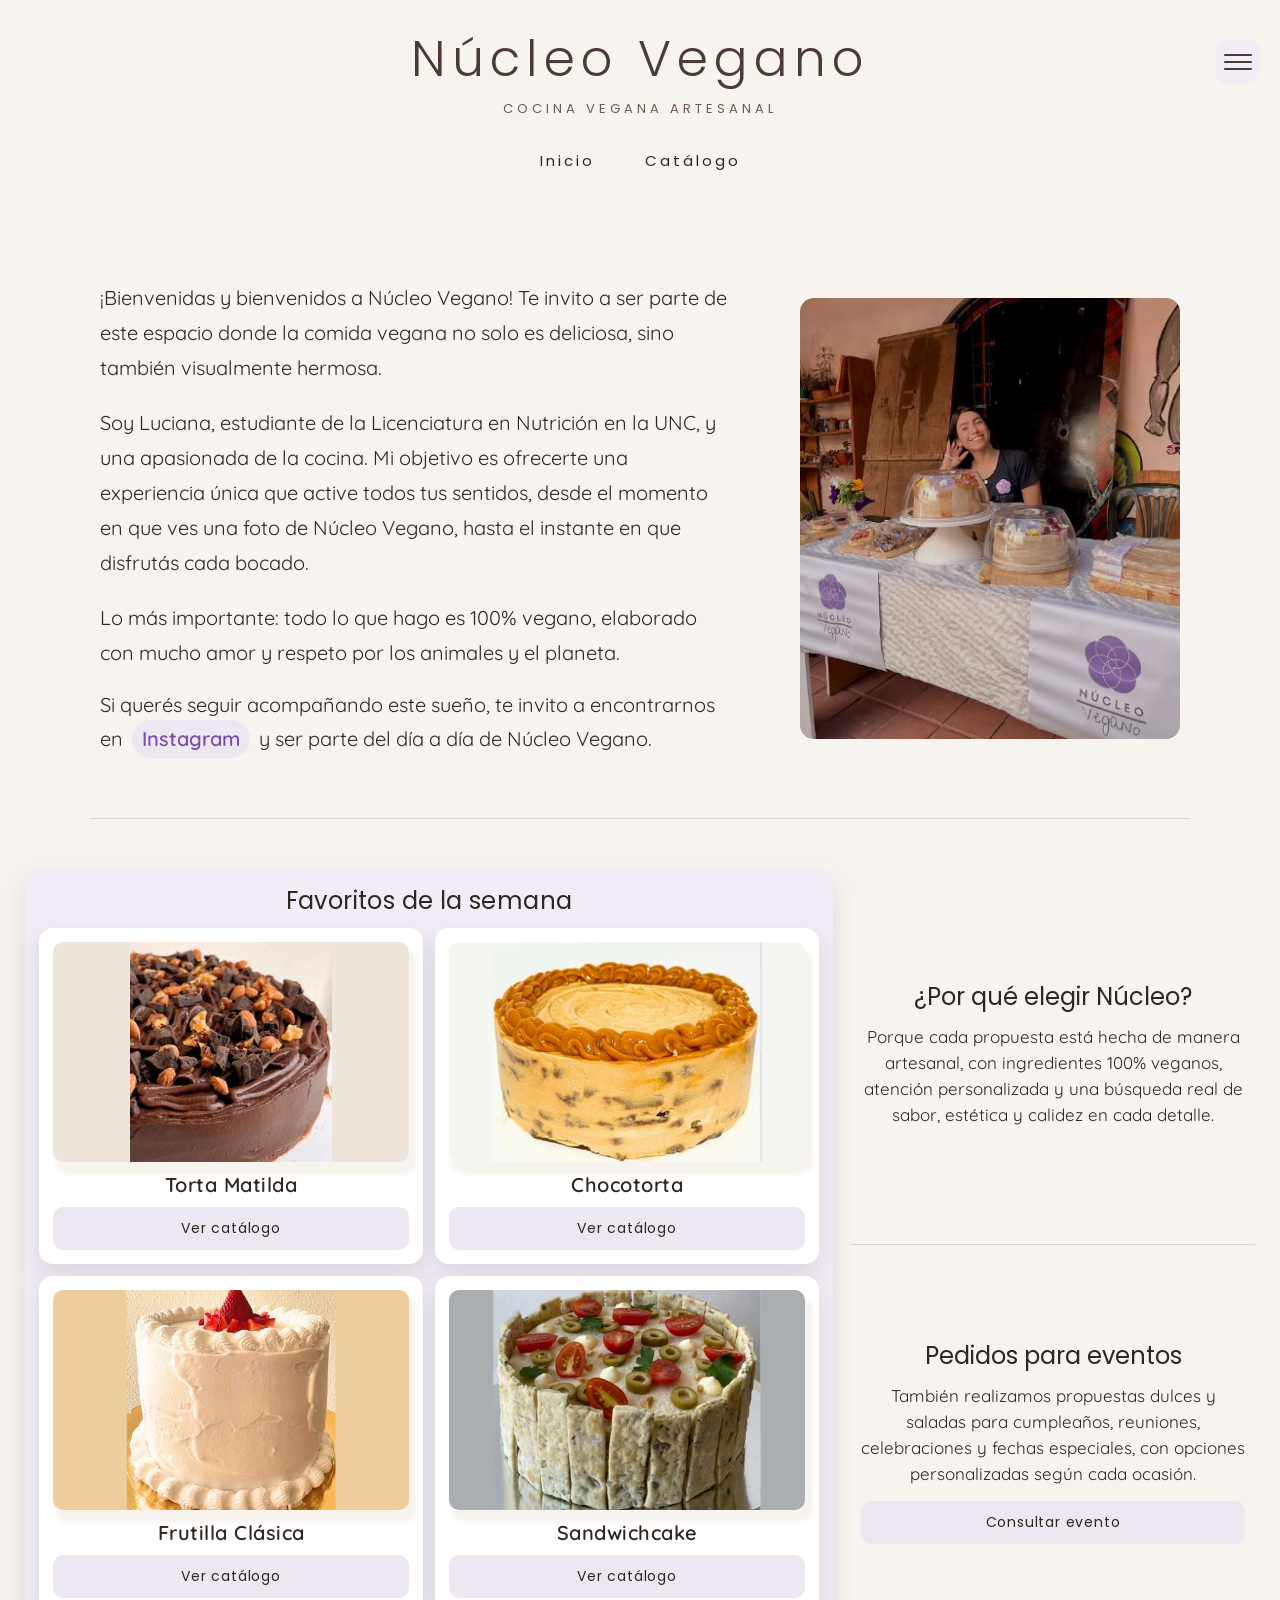
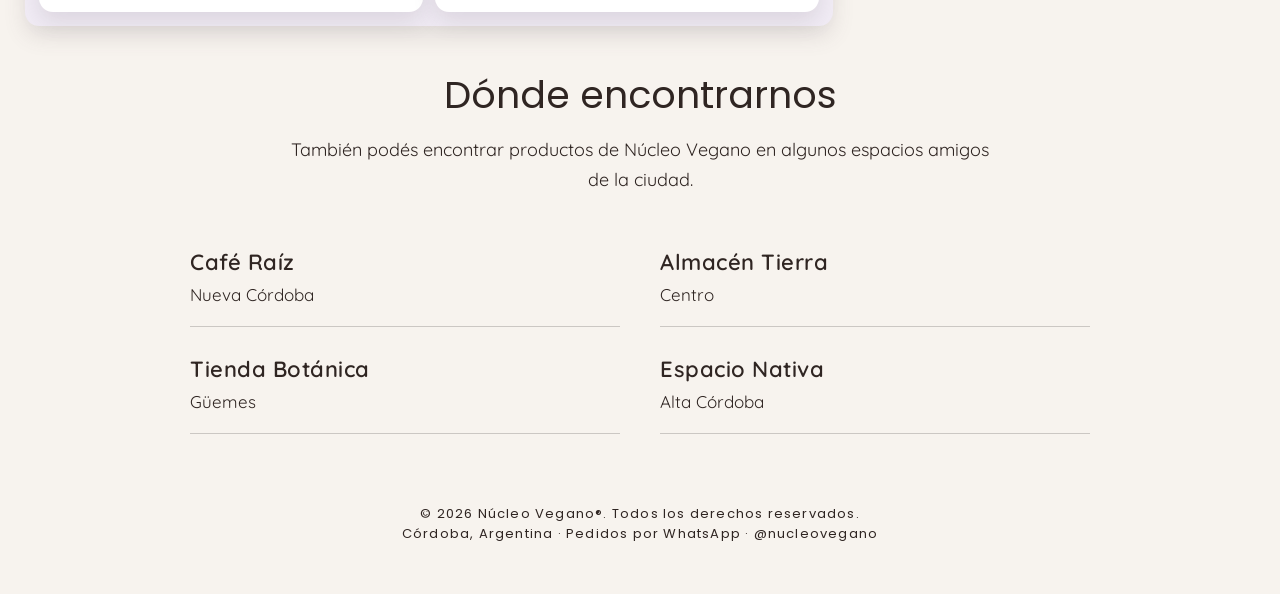
==== commit a4e7cac2: "le agregue menu hamburguesa" ====
--- a/index.html
+++ b/index.html
@@ -12,7 +12,7 @@
     <link rel="preconnect" href="https://fonts.googleapis.com">
     <link rel="preconnect" href="https://fonts.gstatic.com" crossorigin>
     <link
-        href="https://fonts.googleapis.com/css2?family=Poppins:wght@100;400;500&family=Playfair:ital,opsz,wght@0,5..1200,300..900;1,5..1200,300..900&family=Quicksand:wght@300..700&display=swap"
+        href="https://fonts.googleapis.com/css2?family=Poppins:wght@100;300;400;500;600&family=Quicksand:wght@300..700&display=swap"
         rel="stylesheet"
     >
 </head>
@@ -20,10 +20,26 @@
 
     <header class="site-header">
         <div class="site-header-inner">
+            <input type="checkbox" id="menu-toggle-home" class="menu-toggle">
+
             <div class="branding">
                 <h1 class="logo-titulo">Núcleo Vegano</h1>
                 <p class="logo-subtitulo">Cocina vegana artesanal</p>
             </div>
+
+            <label for="menu-toggle-home" class="hamburguesa" aria-label="Abrir menú">
+                <span></span>
+                <span></span>
+                <span></span>
+            </label>
+
+            <nav class="menu-desplegable menu-home">
+                <ul>
+                    <li><a href="#quienes-somos">¿Quiénes somos?</a></li>
+                    <li><a href="#pedidos-eventos">Pedidos y eventos</a></li>
+                    <li><a href="#donde-encontrarnos">¿Dónde encontrarnos?</a></li>
+                </ul>
+            </nav>
 
             <nav class="main-nav">
                 <ul>
@@ -35,7 +51,7 @@
     </header>
 
     <main>
-        <section class="presentacion">
+        <section id="quienes-somos" class="presentacion">
             <div class="p-presentacion">
                 <p>
                     ¡Bienvenidas y bienvenidos a Núcleo Vegano!
@@ -68,7 +84,7 @@
             >
         </section>
 
-        <section class="favoritos-home">
+        <section id="pedidos-eventos" class="favoritos-home">
             <div class="bloque-favoritos">
                 <h2 class="section-title titulo-favoritos">Favoritos de la semana</h2>
 
@@ -126,7 +142,7 @@
             </div>
         </section>
 
-        <section class="donde-encontrarnos">
+        <section id="donde-encontrarnos" class="donde-encontrarnos">
             <h2 class="section-title">Dónde encontrarnos</h2>
             <p class="intro-locales">
                 También podés encontrar productos de Núcleo Vegano en algunos espacios amigos de la ciudad.
--- a/css/style.css
+++ b/css/style.css
@@ -60,6 +60,7 @@
 }
 
 .site-header-inner {
+    position: relative;
     max-width: 1250px;
     margin: 0 auto;
 }
@@ -71,9 +72,9 @@
 .logo-titulo {
     margin: 0;
     padding: 0;
-    font-family: "Playfair", serif;
+    font-family: "Poppins", sans-serif;
     font-size: 50px;
-    font-weight: 400;
+    font-weight: 300;
     line-height: 1.1;
     letter-spacing: 6px;
     color: #4B3B36;
@@ -142,6 +143,93 @@
 }
 
 /* =========================
+   MENÚ HAMBURGUESA
+========================= */
+.menu-toggle {
+    display: none;
+}
+
+.hamburguesa {
+    position: absolute;
+    top: 8px;
+    right: 0;
+    display: flex;
+    flex-direction: column;
+    justify-content: center;
+    gap: 5px;
+    width: 44px;
+    height: 44px;
+    padding: 8px;
+    box-sizing: border-box;
+    cursor: pointer;
+    border-radius: 12px;
+    background-color: #F1ECF5;
+    transition: background-color 0.3s ease, transform 0.3s ease;
+}
+
+.hamburguesa:hover {
+    background-color: #E6DDF0;
+    transform: translateY(-1px);
+}
+
+.hamburguesa span {
+    display: block;
+    width: 100%;
+    height: 2px;
+    border-radius: 999px;
+    background-color: #4B3B36;
+    transition: transform 0.3s ease, opacity 0.3s ease;
+}
+
+.menu-desplegable {
+    position: absolute;
+    top: 62px;
+    right: 0;
+    width: 240px;
+    padding: 14px;
+    box-sizing: border-box;
+    background-color: rgba(255, 255, 255, 0.96);
+    border: 1px solid rgba(123, 102, 118, 0.10);
+    border-radius: 16px;
+    box-shadow: 0 14px 28px rgba(92, 77, 92, 0.16);
+    opacity: 0;
+    visibility: hidden;
+    transform: translateY(-8px);
+    transition: opacity 0.3s ease, transform 0.3s ease, visibility 0.3s ease;
+    z-index: 20;
+}
+
+.menu-desplegable ul {
+    display: flex;
+    flex-direction: column;
+    gap: 10px;
+}
+
+.menu-desplegable a {
+    display: block;
+    padding: 10px 12px;
+    border-radius: 10px;
+    text-decoration: none;
+    font-family: "Poppins", sans-serif;
+    font-size: 14px;
+    letter-spacing: 0.5px;
+    color: #3F352F;
+    transition: background-color 0.3s ease, color 0.3s ease;
+}
+
+.menu-desplegable a:hover {
+    background-color: #F1ECF5;
+    color: #7850AB;
+}
+
+#menu-toggle-home:checked ~ .menu-home,
+#menu-toggle-catalogo:checked ~ .menu-catalogo {
+    opacity: 1;
+    visibility: visible;
+    transform: translateY(0);
+}
+
+/* =========================
    BOTONES GENERALES
 ========================= */
 .boton-links {
@@ -346,8 +434,10 @@
 .catalogo-section {
     max-width: 1250px;
     margin: 0 auto 30px auto;
-    padding: 0 10px;
-    box-sizing: border-box;
+    padding: 18px 14px 30px;
+    box-sizing: border-box;
+    background-color: #F3EFEA;
+    border-radius: 18px;
 }
 
 .catalogo-titulo {
@@ -357,19 +447,23 @@
 }
 
 .subtitulos-catalogo {
-    margin: 34px 0 10px 0;
-    text-align: center;
-    font-size: 30px;
-    font-family: "Playfair", serif;
+    margin: 42px 0 14px 0;
+    text-align: center;
+    font-family: "Poppins", sans-serif;
+    font-size: 28px;
     font-weight: 500;
-    letter-spacing: 0.5px;
-    color: #3B2E2A;
-    transition: color 0.3s ease, transform 0.3s ease;
-}
-
-.subtitulos-catalogo:hover {
-    color: #7850AB;
-    transform: translateY(-1px);
+    letter-spacing: 1px;
+    color: #3F352F;
+    position: relative;
+}
+
+.subtitulos-catalogo::after {
+    content: "";
+    display: block;
+    width: 60px;
+    height: 1px;
+    margin: 10px auto 0;
+    background-color: #D8CFC7;
 }
 
 .contenedor-catalogo {
@@ -588,6 +682,17 @@
         font-size: 12px;
     }
 
+    .hamburguesa {
+        top: 4px;
+        width: 42px;
+        height: 42px;
+    }
+
+    .menu-desplegable {
+        top: 56px;
+        width: 220px;
+    }
+
     .main-nav {
         margin-top: 20px;
     }
@@ -678,7 +783,8 @@
     }
 
     .subtitulos-catalogo {
-        font-size: 26px;
+        font-size: 24px;
+        margin-top: 34px;
     }
 
     .nota-categoria,
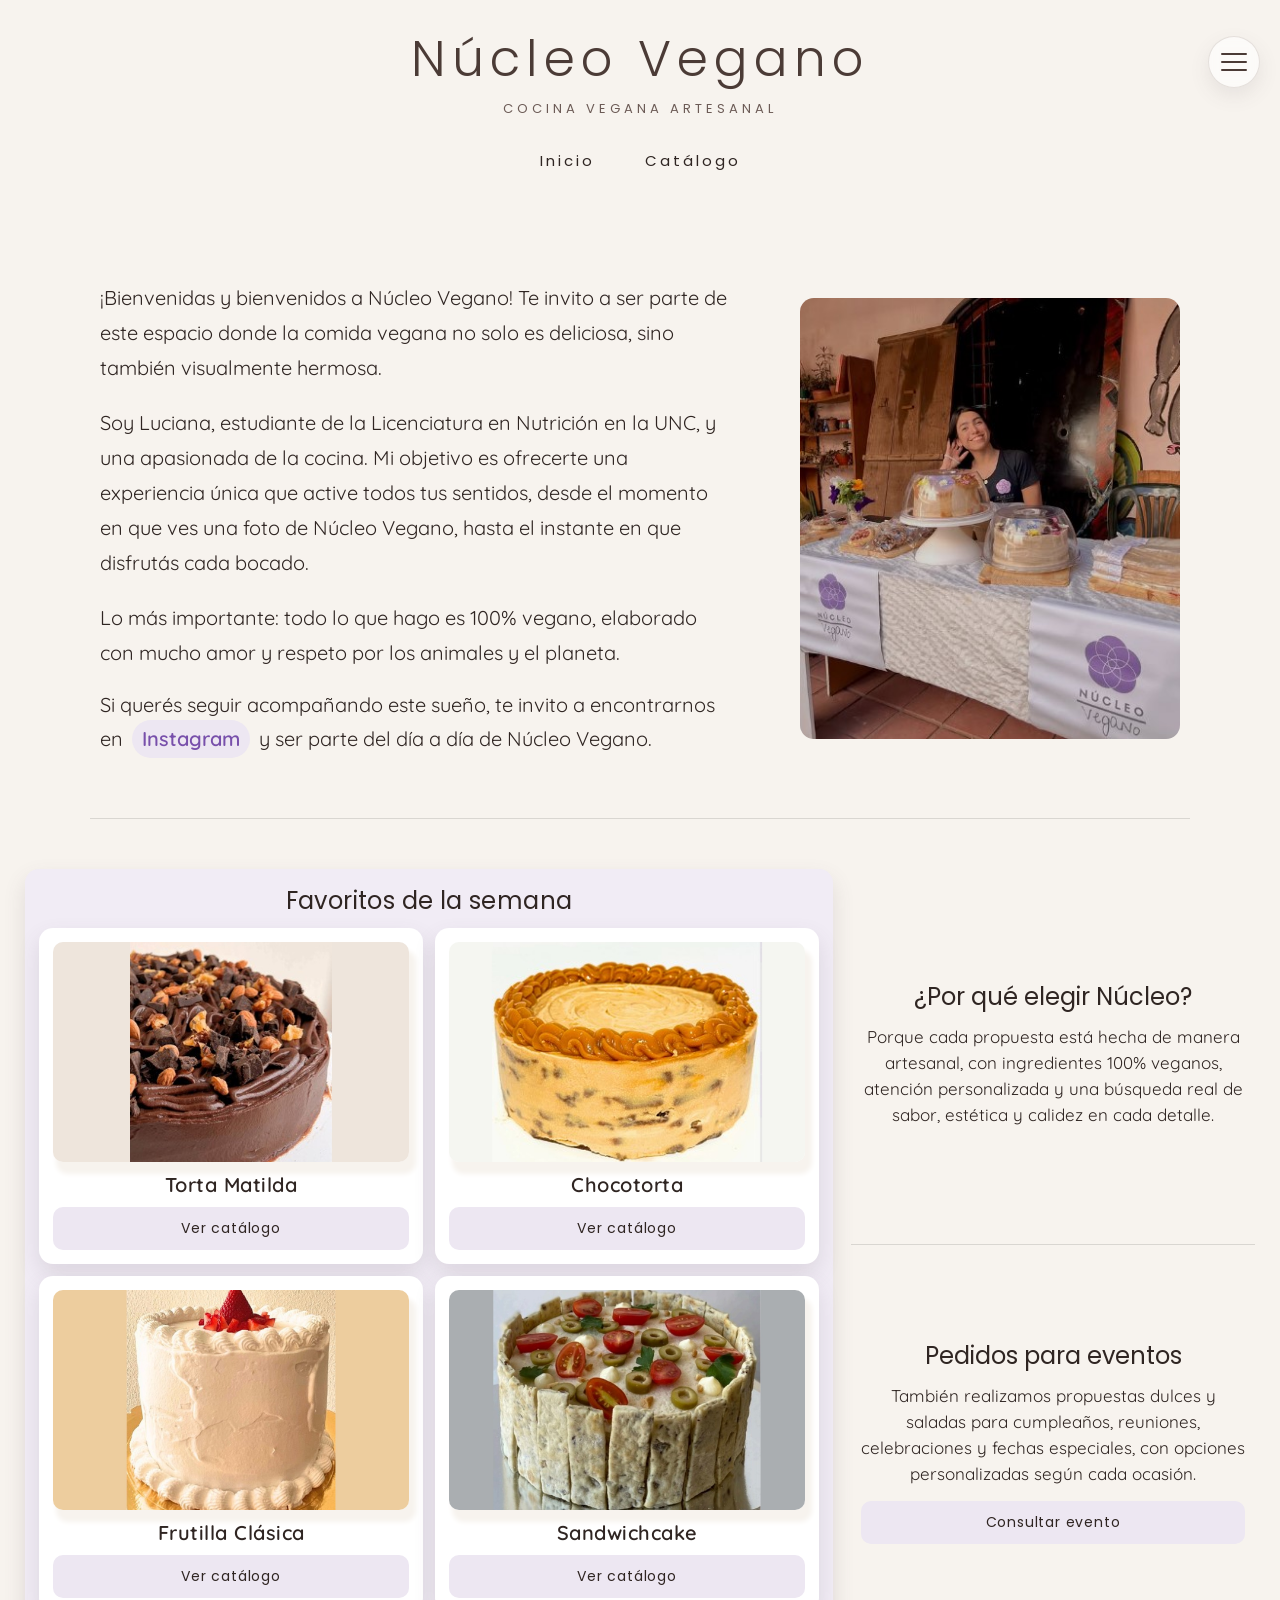
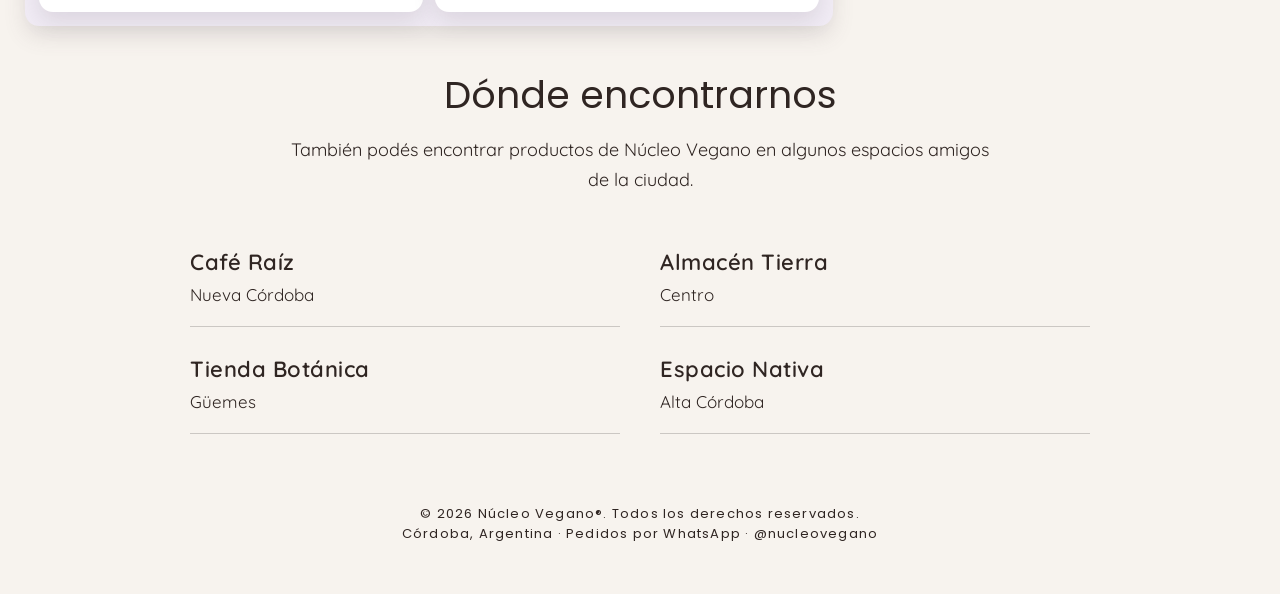
==== commit 01a624c8: "ajustes en el menu hamburguesa" ====
--- a/index.html
+++ b/index.html
@@ -20,18 +20,17 @@
 
     <header class="site-header">
         <div class="site-header-inner">
-            <input type="checkbox" id="menu-toggle-home" class="menu-toggle">
 
             <div class="branding">
                 <h1 class="logo-titulo">Núcleo Vegano</h1>
                 <p class="logo-subtitulo">Cocina vegana artesanal</p>
             </div>
 
-            <label for="menu-toggle-home" class="hamburguesa" aria-label="Abrir menú">
+            <button class="hamburguesa" aria-label="Abrir menú" type="button">
                 <span></span>
                 <span></span>
                 <span></span>
-            </label>
+            </button>
 
             <nav class="menu-desplegable menu-home">
                 <ul>
@@ -177,5 +176,37 @@
         <p>Córdoba, Argentina · Pedidos por WhatsApp · @nucleovegano</p>
     </footer>
 
+<script>
+document.addEventListener("DOMContentLoaded", function () {
+    const hamburguesa = document.querySelector(".hamburguesa");
+    const menu = document.querySelector(".menu-desplegable");
+    const linksMenu = document.querySelectorAll(".menu-desplegable a");
+
+    if (!hamburguesa || !menu) return;
+
+    hamburguesa.addEventListener("click", function (e) {
+        e.stopPropagation();
+        hamburguesa.classList.toggle("activo");
+        menu.classList.toggle("abierto");
+    });
+
+    menu.addEventListener("click", function (e) {
+        e.stopPropagation();
+    });
+
+    document.addEventListener("click", function () {
+        hamburguesa.classList.remove("activo");
+        menu.classList.remove("abierto");
+    });
+
+    linksMenu.forEach(link => {
+        link.addEventListener("click", function () {
+            hamburguesa.classList.remove("activo");
+            menu.classList.remove("abierto");
+        });
+    });
+});
+</script>
+
 </body>
 </html>
--- a/css/style.css
+++ b/css/style.css
@@ -145,31 +145,32 @@
 /* =========================
    MENÚ HAMBURGUESA
 ========================= */
-.menu-toggle {
-    display: none;
-}
-
 .hamburguesa {
     position: absolute;
-    top: 8px;
+    top: 4px;
     right: 0;
     display: flex;
     flex-direction: column;
     justify-content: center;
-    gap: 5px;
-    width: 44px;
-    height: 44px;
-    padding: 8px;
+    gap: 6px;
+    width: 52px;
+    height: 52px;
+    padding: 12px;
     box-sizing: border-box;
     cursor: pointer;
-    border-radius: 12px;
-    background-color: #F1ECF5;
-    transition: background-color 0.3s ease, transform 0.3s ease;
+    border: 1px solid rgba(122, 103, 91, 0.18);
+    border-radius: 999px;
+    background-color: rgba(255, 255, 255, 0.6);
+    backdrop-filter: blur(6px);
+    box-shadow: 0 8px 20px rgba(92, 77, 92, 0.10);
+    transition: background-color 0.3s ease, transform 0.3s ease, box-shadow 0.3s ease;
+    z-index: 30;
 }
 
 .hamburguesa:hover {
-    background-color: #E6DDF0;
+    background-color: rgba(241, 236, 245, 0.95);
     transform: translateY(-1px);
+    box-shadow: 0 12px 24px rgba(92, 77, 92, 0.14);
 }
 
 .hamburguesa span {
@@ -178,23 +179,24 @@
     height: 2px;
     border-radius: 999px;
     background-color: #4B3B36;
-    transition: transform 0.3s ease, opacity 0.3s ease;
+    transform-origin: center;
+    transition: transform 0.3s ease, opacity 0.3s ease, background-color 0.3s ease;
 }
 
 .menu-desplegable {
     position: absolute;
-    top: 62px;
+    top: 68px;
     right: 0;
-    width: 240px;
-    padding: 14px;
-    box-sizing: border-box;
-    background-color: rgba(255, 255, 255, 0.96);
-    border: 1px solid rgba(123, 102, 118, 0.10);
-    border-radius: 16px;
-    box-shadow: 0 14px 28px rgba(92, 77, 92, 0.16);
+    width: 250px;
+    padding: 16px;
+    box-sizing: border-box;
+    background-color: rgba(255, 251, 248, 0.96);
+    border: 1px solid rgba(122, 103, 91, 0.14);
+    border-radius: 18px;
+    box-shadow: 0 18px 35px rgba(92, 77, 92, 0.14);
     opacity: 0;
     visibility: hidden;
-    transform: translateY(-8px);
+    transform: translateY(-10px);
     transition: opacity 0.3s ease, transform 0.3s ease, visibility 0.3s ease;
     z-index: 20;
 }
@@ -202,31 +204,44 @@
 .menu-desplegable ul {
     display: flex;
     flex-direction: column;
-    gap: 10px;
+    gap: 8px;
 }
 
 .menu-desplegable a {
     display: block;
-    padding: 10px 12px;
-    border-radius: 10px;
+    padding: 12px 14px;
+    border-radius: 12px;
     text-decoration: none;
     font-family: "Poppins", sans-serif;
     font-size: 14px;
-    letter-spacing: 0.5px;
+    font-weight: 400;
+    letter-spacing: 0.4px;
     color: #3F352F;
-    transition: background-color 0.3s ease, color 0.3s ease;
+    transition: background-color 0.3s ease, color 0.3s ease, padding-left 0.3s ease;
 }
 
 .menu-desplegable a:hover {
     background-color: #F1ECF5;
     color: #7850AB;
-}
-
-#menu-toggle-home:checked ~ .menu-home,
-#menu-toggle-catalogo:checked ~ .menu-catalogo {
+    padding-left: 18px;
+}
+
+.menu-desplegable.abierto {
     opacity: 1;
     visibility: visible;
     transform: translateY(0);
+}
+
+.hamburguesa.activo span:nth-child(1) {
+    transform: translateY(8px) rotate(45deg);
+}
+
+.hamburguesa.activo span:nth-child(2) {
+    opacity: 0;
+}
+
+.hamburguesa.activo span:nth-child(3) {
+    transform: translateY(-8px) rotate(-45deg);
 }
 
 /* =========================
@@ -580,17 +595,6 @@
     font-style: italic;
 }
 
-.nota-panificados {
-    max-width: 760px;
-    margin: 0 auto 18px auto;
-    text-align: center;
-    font-family: "Quicksand", sans-serif;
-    font-size: 14px;
-    line-height: 24px;
-    color: #7A6A63;
-    font-style: italic;
-}
-
 /* =========================
    DÓNDE ENCONTRARNOS
 ========================= */
@@ -686,10 +690,11 @@
         top: 4px;
         width: 42px;
         height: 42px;
+        padding: 10px;
     }
 
     .menu-desplegable {
-        top: 56px;
+        top: 58px;
         width: 220px;
     }
 
@@ -787,8 +792,7 @@
         margin-top: 34px;
     }
 
-    .nota-categoria,
-    .nota-panificados {
+    .nota-categoria {
         font-size: 13px;
         line-height: 22px;
         padding: 0 8px;
